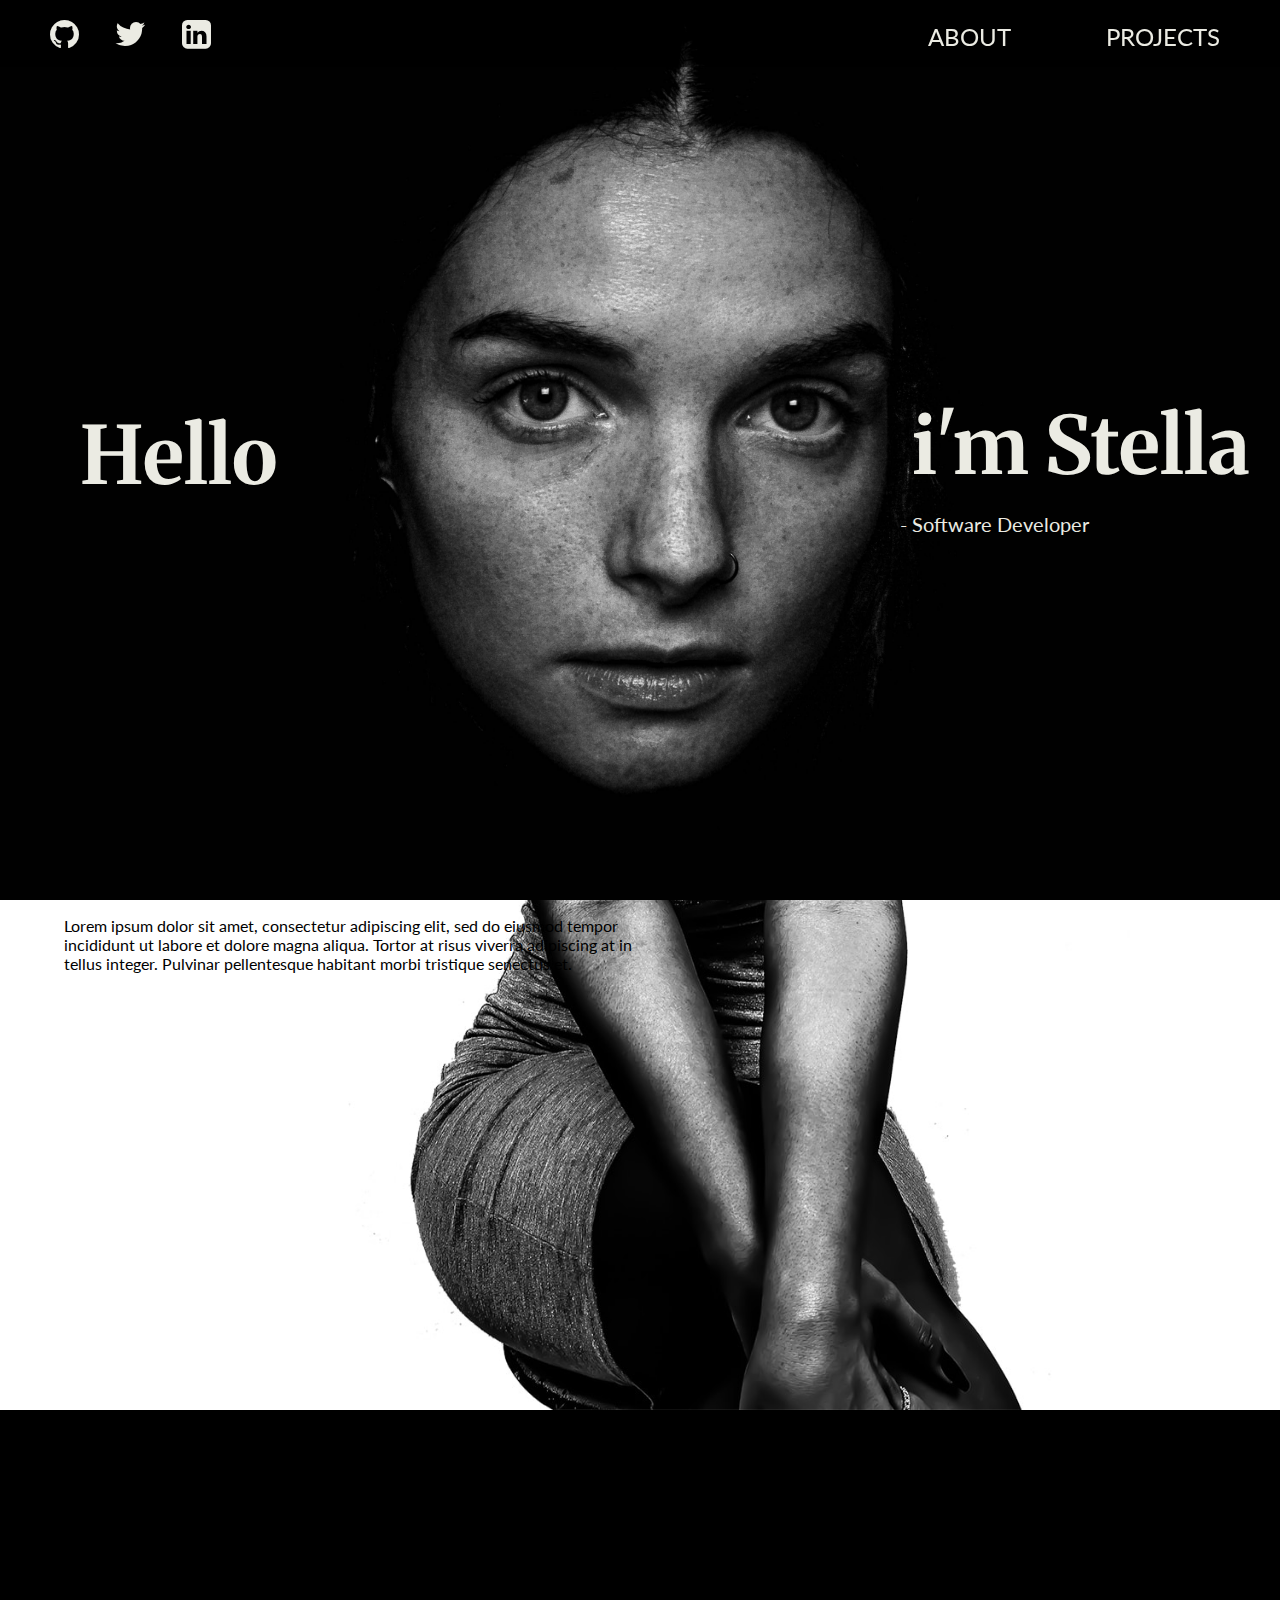
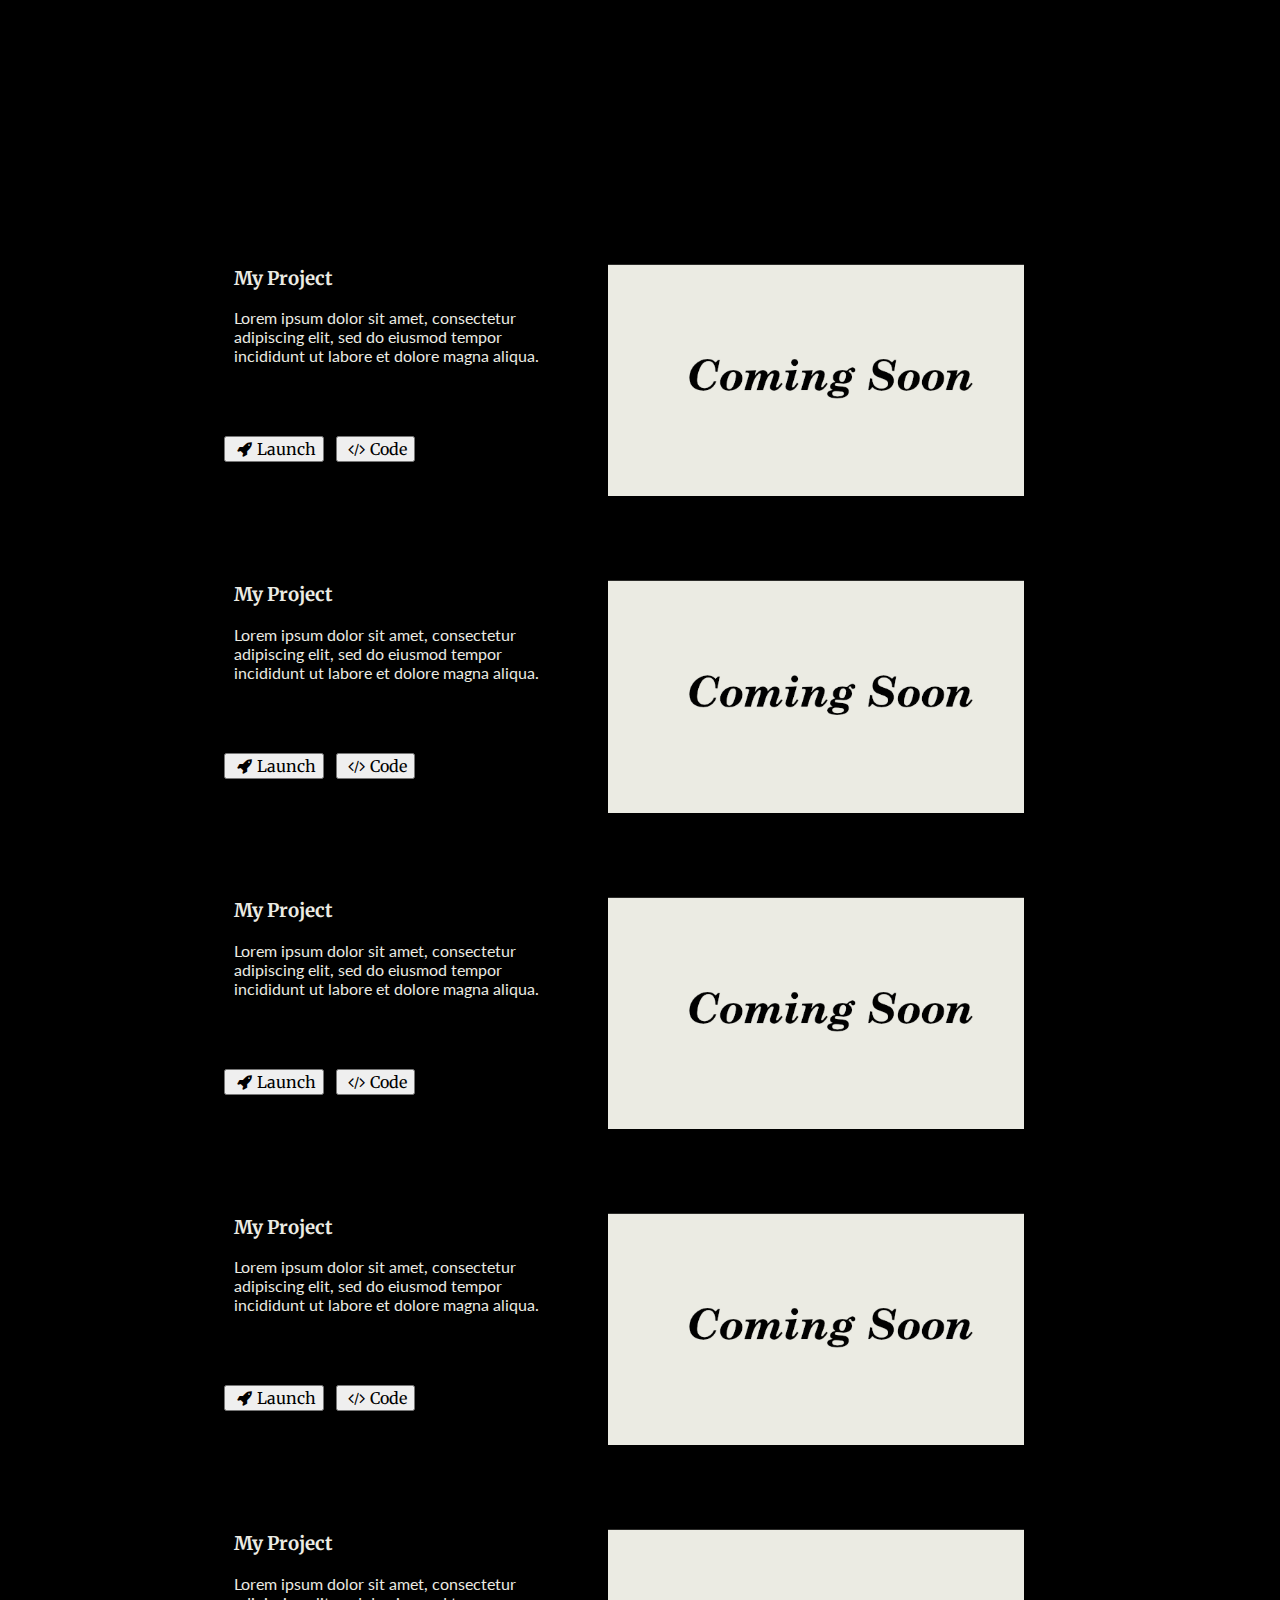
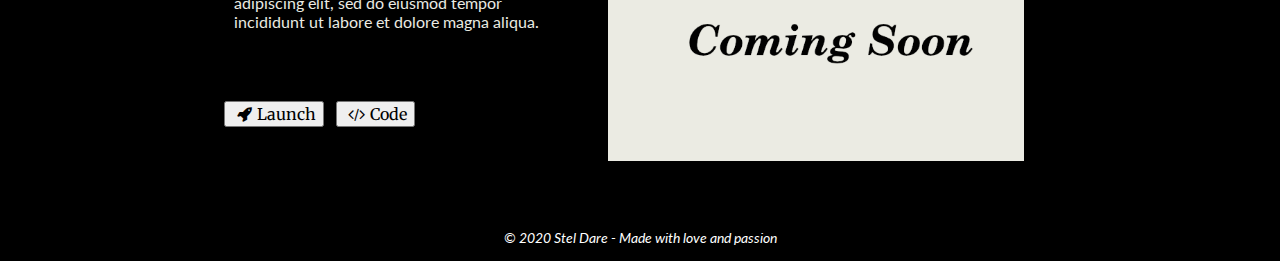
==== new.html @ b00e57d0 "fonts - meriweather,lato" ====
<!DOCTYPE html>
<html lang="en" dir="ltr">
  <head>
    <meta charset="utf-8">
    <meta name="viewport" content="width=device-width, initial-scale=1.0">
    <link rel="stylesheet" href="https://cdnjs.cloudflare.com/ajax/libs/font-awesome/4.7.0/css/font-awesome.min.css">
    <link href="https://fonts.googleapis.com/css?family=Lato|Merriweather&display=swap" rel="stylesheet">
    <link rel="stylesheet" href="new.css">
    <title>Stella Dare</title>
  </head>
  <body>
    <nav>
      <div class="socialLinks">
      <a href="#"><i class="fa fa-github navIcons"></i></a>
      <a href="#"><i class="fa fa-twitter navIcons"></i></a>
      <a href="#"><i class="fa fa-linkedin-square navIcons"></i></a>
    </div>
    <div class="dropdown">
      <i class="fa fa-bars" onclick="dropdown()" id="hamburger"></i>
      <div class="dropLinks show" id="dropLinks">
        <a href="#">ABOUT</a>
        <a href="#">PROJECTS</a>
      </div>
    </div>
    </nav>
    <section class="intro">
      <!-- <div class="portrait">
        <img src="black-ii.jpg" alt="a pic of me">
      </div> -->
        <div class="hello">
          <h1>Hello</h1>
        </div>

        <div class="name">
        <h1>i'm Stella</h1>
        <p class="title"> -  Software Developer</p>
      </div>
    </section>
    <section class="about">
      <!-- <div class="aboutPic">
        <img src="white-i.jpg" alt="a picture of me">
      </div> -->
      <div class="aboutText">
        <p>Lorem ipsum dolor sit amet, consectetur adipiscing elit, sed do eiusmod tempor incididunt ut labore et dolore magna aliqua. Tortor at risus viverra adipiscing at in tellus integer. Pulvinar pellentesque habitant morbi tristique senectus et.</p>
      </div>

      <div class="">

      </div>
    </section>
    <section class="projects">
      <div class="proj">
        <div class="projAbout">
          <h3>My Project</h3>
          <p>Lorem ipsum dolor sit amet, consectetur adipiscing elit, sed do eiusmod tempor incididunt ut labore et dolore magna aliqua.</p>
        </div>
        <div class="projImg">
          <img src="coming-soon-2.png" alt="picture of project">
        </div>
        <div class="projButtons">
          <button type="button" name="button"><i class="fa fa-rocket" aria-hidden="true"></i>Launch</button>
          <button type="button" name="button"><i class="fa fa-code" aria-hidden="true"></i>Code</button>
        </div>
      </div>
      <div class="proj">
        <div class="projAbout">
          <h3>My Project</h3>
          <p>Lorem ipsum dolor sit amet, consectetur adipiscing elit, sed do eiusmod tempor incididunt ut labore et dolore magna aliqua.</p>
        </div>
        <div class="projImg">
          <img src="coming-soon-2.png" alt="picture of project">
        </div>
        <div class="projButtons">
          <button type="button" name="button"><i class="fa fa-rocket" aria-hidden="true"></i>Launch</button>
          <button type="button" name="button"><i class="fa fa-code" aria-hidden="true"></i>Code</button>
        </div>
      </div>
      <div class="proj">
        <div class="projAbout">
          <h3>My Project</h3>
          <p>Lorem ipsum dolor sit amet, consectetur adipiscing elit, sed do eiusmod tempor incididunt ut labore et dolore magna aliqua.</p>
        </div>
        <div class="projImg">
          <img src="coming-soon-2.png" alt="picture of project">
        </div>
        <div class="projButtons">
          <button type="button" name="button"><i class="fa fa-rocket" aria-hidden="true"></i>Launch</button>
          <button type="button" name="button"><i class="fa fa-code" aria-hidden="true"></i>Code</button>
        </div>
      </div>
      <div class="proj">
        <div class="projAbout">
          <h3>My Project</h3>
          <p>Lorem ipsum dolor sit amet, consectetur adipiscing elit, sed do eiusmod tempor incididunt ut labore et dolore magna aliqua.</p>
        </div>
        <div class="projImg">
          <img src="coming-soon-2.png" alt="picture of project">
        </div>
        <div class="projButtons">
          <button type="button" name="button"><i class="fa fa-rocket" aria-hidden="true"></i>Launch</button>
          <button type="button" name="button"><i class="fa fa-code" aria-hidden="true"></i>Code</button>
        </div>
      </div>
      <div class="proj">
        <div class="projAbout">
          <h3>My Project</h3>
          <p>Lorem ipsum dolor sit amet, consectetur adipiscing elit, sed do eiusmod tempor incididunt ut labore et dolore magna aliqua.</p>
        </div>
        <div class="projImg">
          <img src="coming-soon-2.png" alt="picture of project">
        </div>
        <div class="projButtons">
          <button type="button" name="button"><i class="fa fa-rocket" aria-hidden="true"></i>Launch</button>
          <button type="button" name="button"><i class="fa fa-code" aria-hidden="true"></i>Code</button>
        </div>
      </div>
    </section>
    <footer><p>&copy; 2020 Stel Dare - Made with love and passion </p></footer>
    <script type="text/javascript">
      function dropdown(){
         document.getElementById("dropLinks").classList.toggle("show");
         document.getElementById("hamburger").classList.toggle("fa-bars");
         document.getElementById("hamburger").classList.toggle("fa-times");
      }
    </script>
  </body>
</html>
---- new.css ----
html{
  margin: 0;
}
body{
background:#000000;
  margin: 0;
}
nav{
  position: fixed;
  top:0;
  left:0;
  right:0;
  z-index:100;
  display: flex;
  justify-content:space-between;
  align-items:baseline;
  font-family: 'Lato', sans-serif;
  font-size: 170%;
  padding:0.3em 0.4em 0 0.4em;
  background:linear-gradient(
    rgba(0, 0, 0, 0.6),
    rgba(0, 0, 0, 0.6)
  );
}

nav, nav a{
  color:#ebebe3;
}
nav a{
  text-decoration: none;
}

.socialLinks a{
  padding: 0 0.3em 0 0;
}

.dropLinks{
  display: flex;
  flex-direction: column;
  align-items:flex-end;
  justify-content: center;
}

.dropLinks a{
    font-size: 70%;
    padding: 0.3em 1em 1em 0;
}

.show{
  display: none;
}

/********Nav End *************/
.intro{
  height: 100vh;
  overflow: hidden;
  background:url("black-ii.jpg") no-repeat center center fixed;
  background-size: cover;
}

.hello, .name{
  color:#ebebe3;
  position: absolute;
  bottom: 0.5em;
  font-family: 'Merriweather', serif;
  font-size: 250%;
}
.hello{
  bottom: 3em;
}
.title{
  font-family: 'Lato', sans-serif;
  font-size: 50%;
}

.hello h1, .name h1, .name p{
  margin: 0.2em;
}
/****************Me Ends***************/
.about{
  height: 100vh;
  overflow: hidden;
  background:url("white-i.jpg") no-repeat center center fixed;
  background-size: cover;
}

.aboutText{
  font-family: 'Lato', sans-serif;
  width: 85%;
  margin: auto;
}

/*************About End********/

.projects{
  margin: 2em 0em 2em 0em;
}

.proj{
  margin: 3em auto;
}
.projAbout{
color:#ebebe3;
width: 90%;
margin: 0 auto;
}

.projAbout h3{
  font-family: 'Merriweather', serif;
}

.projAbout p{
  font-family: 'Lato', sans-serif;
}

.projImg{
  width: 90%;
  margin: 1em auto;
}
.projImg img{
  width: 100%;
}

.projButtons{
  width: 90%;
  margin:0 auto;
}

.projButtons button{
  font-size: 100%;
  margin: 0 0.5em 0 0;
}

.projButtons button i{
  padding: 0 0.3em;
}

footer p {
  font-family: 'Lato', sans-serif;
  color: #ffffff;
  font-style: italic;
  text-align: center;
  font-size: 90%;
}

.projButtons button{
  font-family: 'Merriweather', serif;
}

 @media only screen and (min-width: 768px) {
#hamburger{
  display: none;
}
.show{
  display: flex;
}
.dropLinks{
  flex-direction: row;
}

.dropLinks a{
  padding: 0em 0em 0em 3em;
}

nav{
  padding:0.4em 0.8em 0.4em 0.8em;
  font-size: 190%;
}
/********Nav End *************/

.name{
  bottom: 40%;
  left: 60%;
}

.hello{
  bottom: 42%;
  left: 5%;
}

/****************Me Ends***************/

.aboutText{
  width: 45%;
  margin-left: 5%;
}
/************About Ends************/
.projects{
  width: 90%;
  margin: 0 auto;
}
.proj{
  display: flex;
  flex-wrap: wrap;
}
.projImg{
  margin-right: 2em;
  width: 50%;
}
.projAbout{
  margin-right: 2em;
  width: 40%;
}
.projButtons{
  width: 40%;
  margin: -5em 0 0 0;

}


}


@media only screen and (min-width: 1024px) {
  .dropLinks a{
    padding-left: 4em;
  }

  .socialLinks a{
    padding: 0 0.8em 0 0;
  }

  nav{
    padding-left: 1.5em;
    padding-right: 1.8em;
    font-size: 210%;
  }
  /********Nav End *************/

  .name{
    bottom: 40%;
    left: 70%;
  }

  .hello{
    bottom: 42%;
    left: 5%;
  }
/****************About Ends ******************/
.projects{
  width: 65%;
}
}
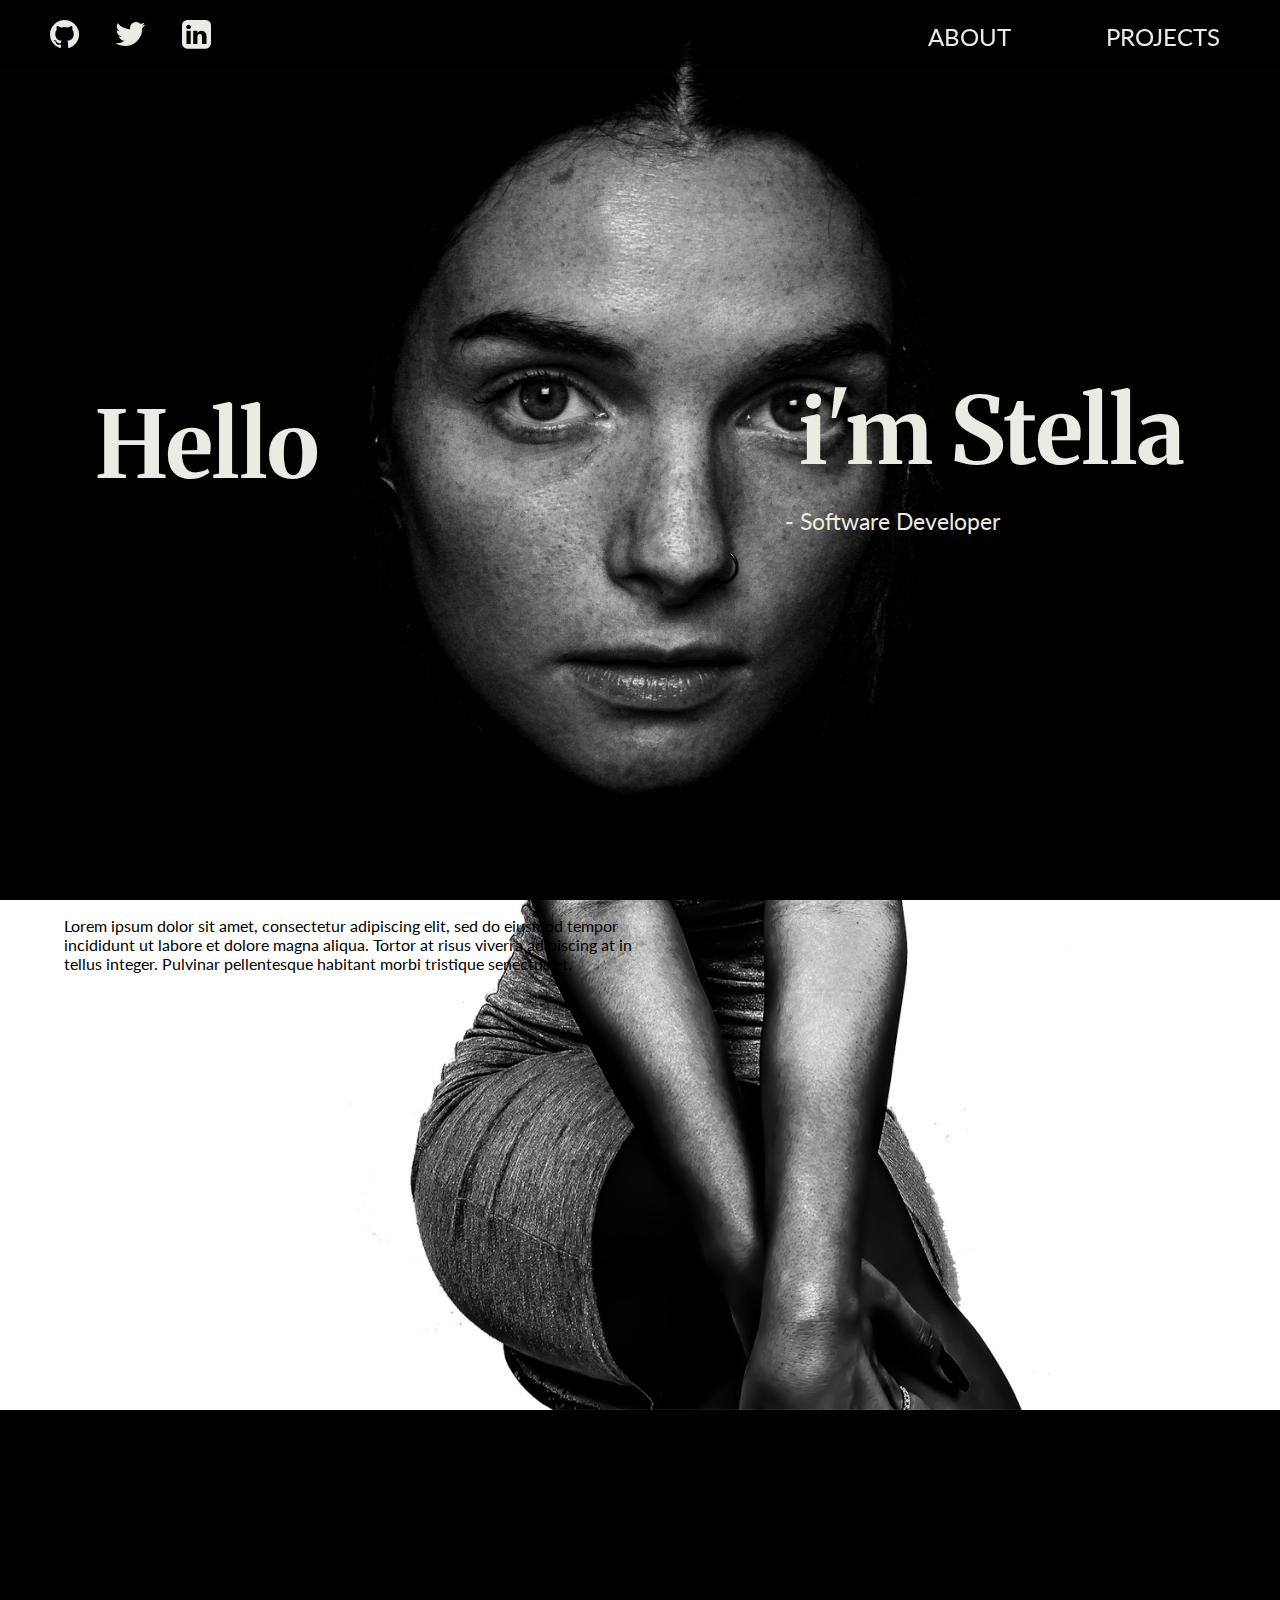
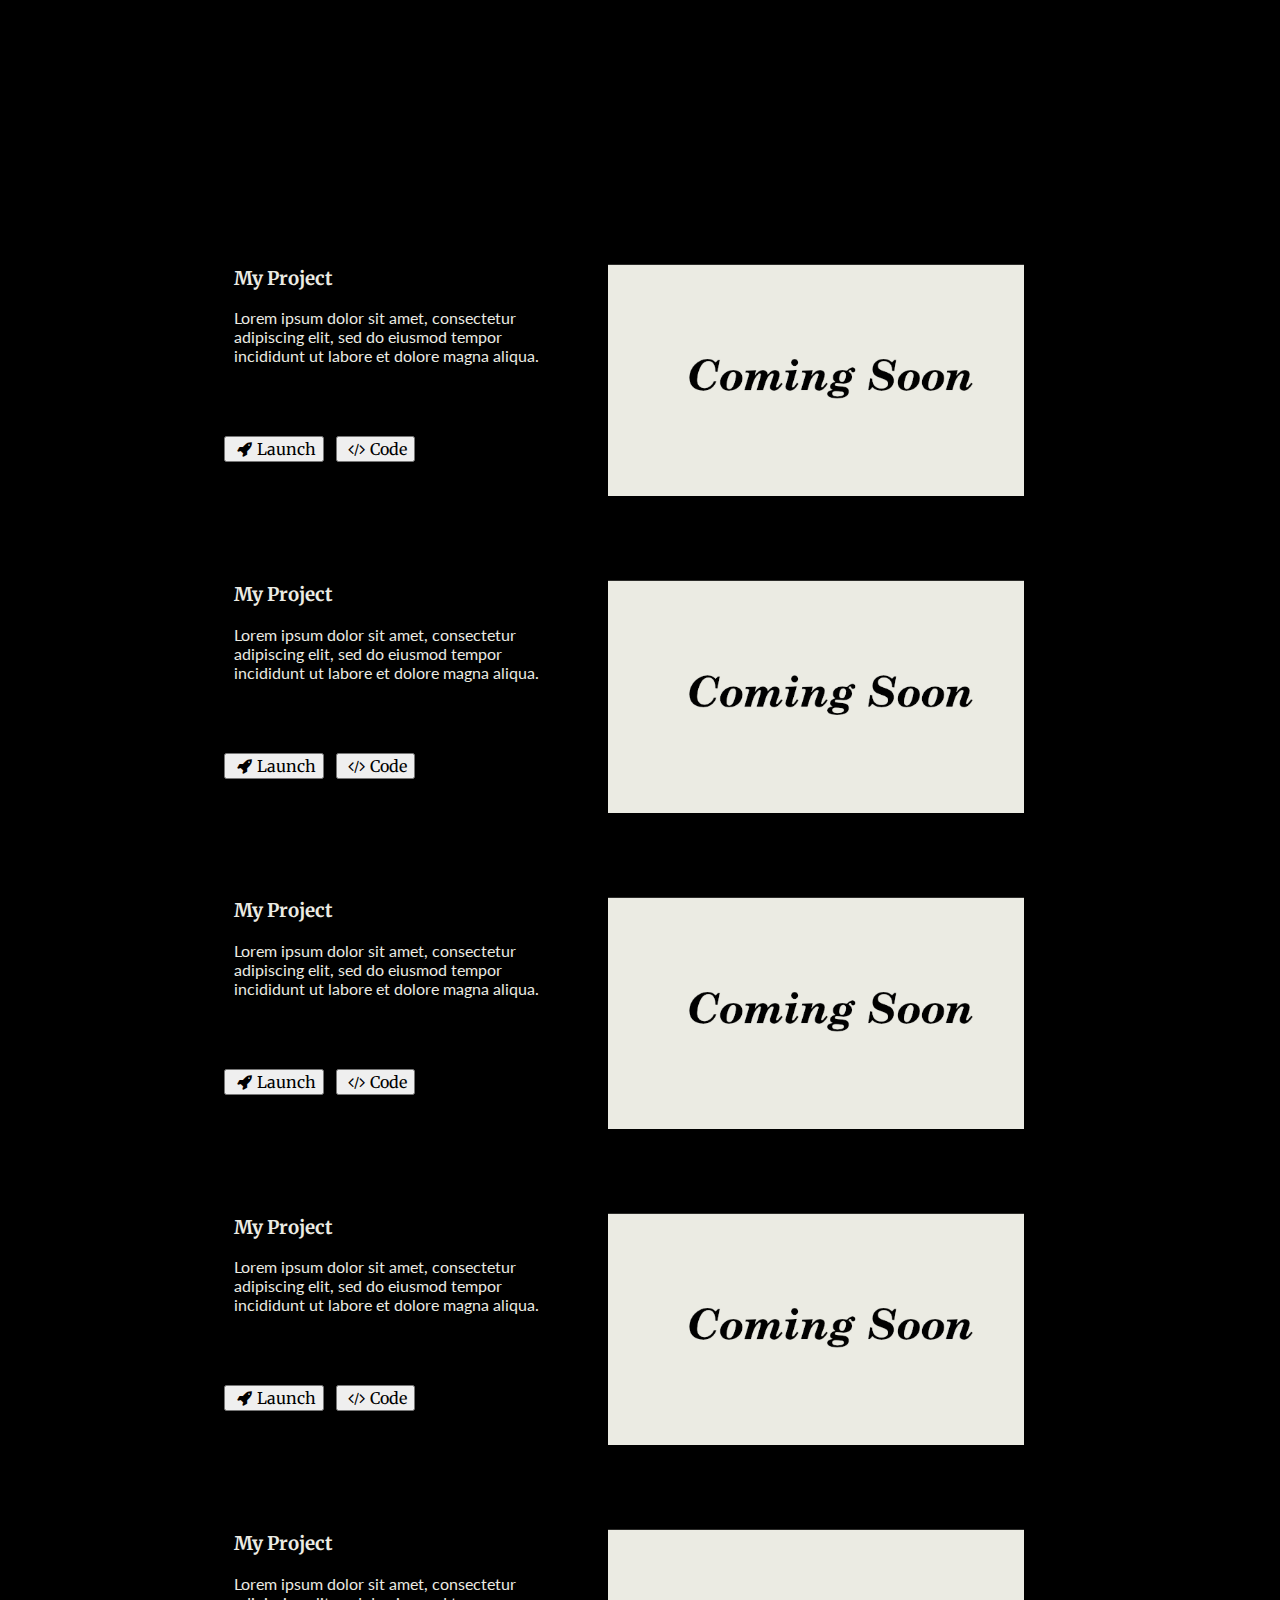
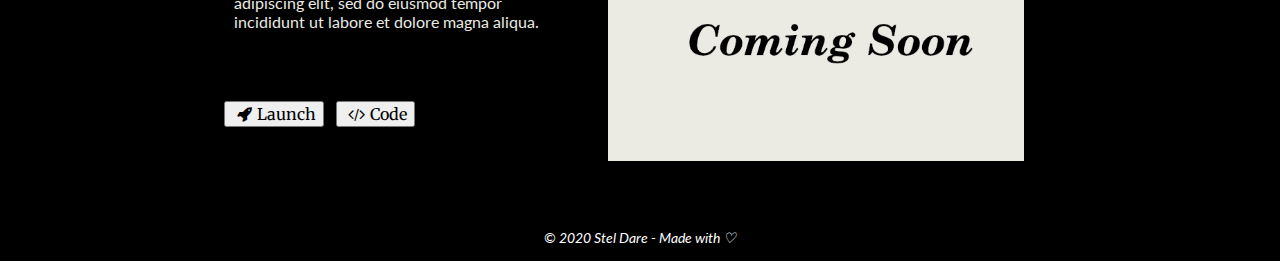
==== commit 00e1a9f3: "Intro section optimized" ====
--- a/new.html
+++ b/new.html
@@ -115,7 +115,7 @@
         </div>
       </div>
     </section>
-    <footer><p>&copy; 2020 Stel Dare - Made with love and passion </p></footer>
+    <footer><p>&copy; 2020 Stel Dare - Made with &#9825; </p></footer>
     <script type="text/javascript">
       function dropdown(){
          document.getElementById("dropLinks").classList.toggle("show");
--- a/new.css
+++ b/new.css
@@ -169,13 +169,17 @@
 /********Nav End *************/
 
 .name{
+  width: max-content;
+  font-size: 270%;
   bottom: 40%;
-  left: 60%;
+  /* left: 60%; */
+  right: 4%;
 }
 
 .hello{
+  font-size: 270%;
   bottom: 42%;
-  left: 5%;
+  left: 4%;
 }
 
 /****************Me Ends***************/
@@ -228,13 +232,16 @@
   /********Nav End *************/
 
   .name{
+    font-size: 290%;
     bottom: 40%;
-    left: 70%;
+    right: 6%;
+    /* left: 70%; */
   }
 
   .hello{
+    font-size: 290%;
     bottom: 42%;
-    left: 5%;
+    left: 6%;
   }
 /****************About Ends ******************/
 .projects{
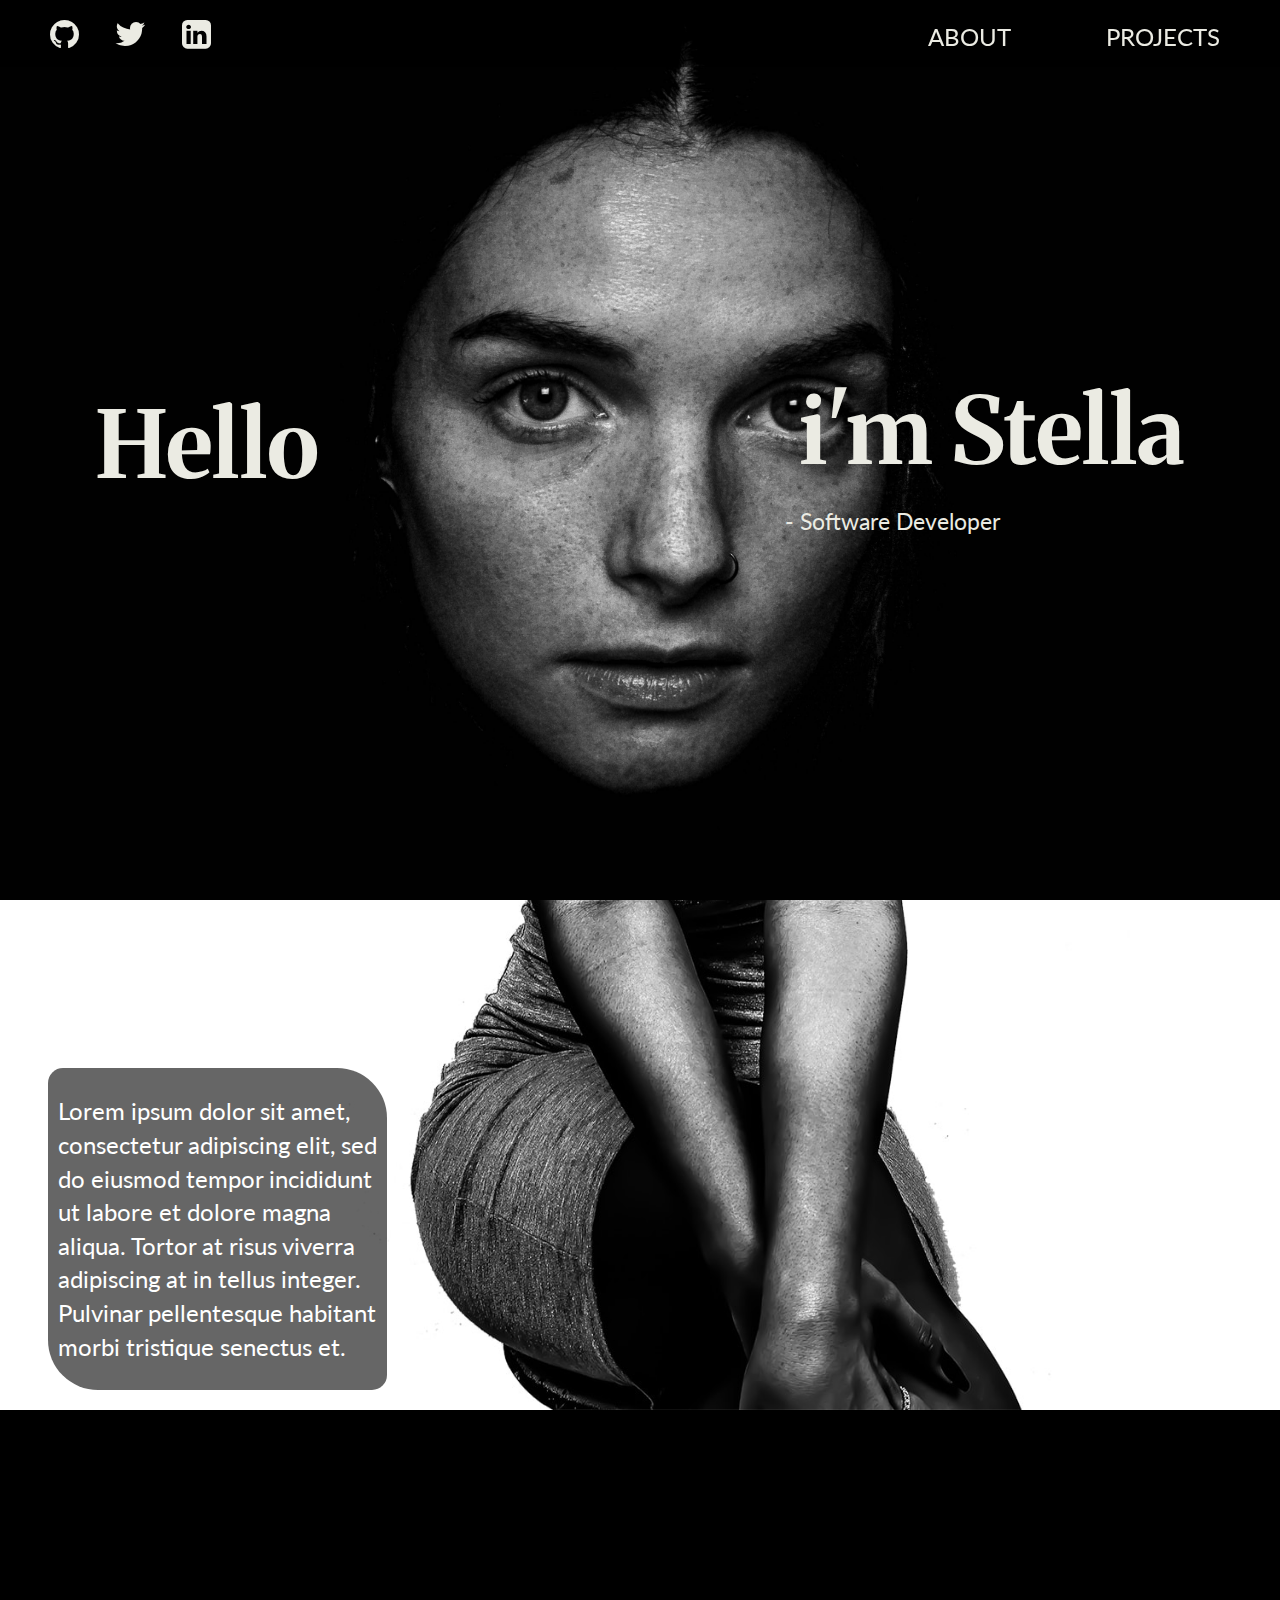
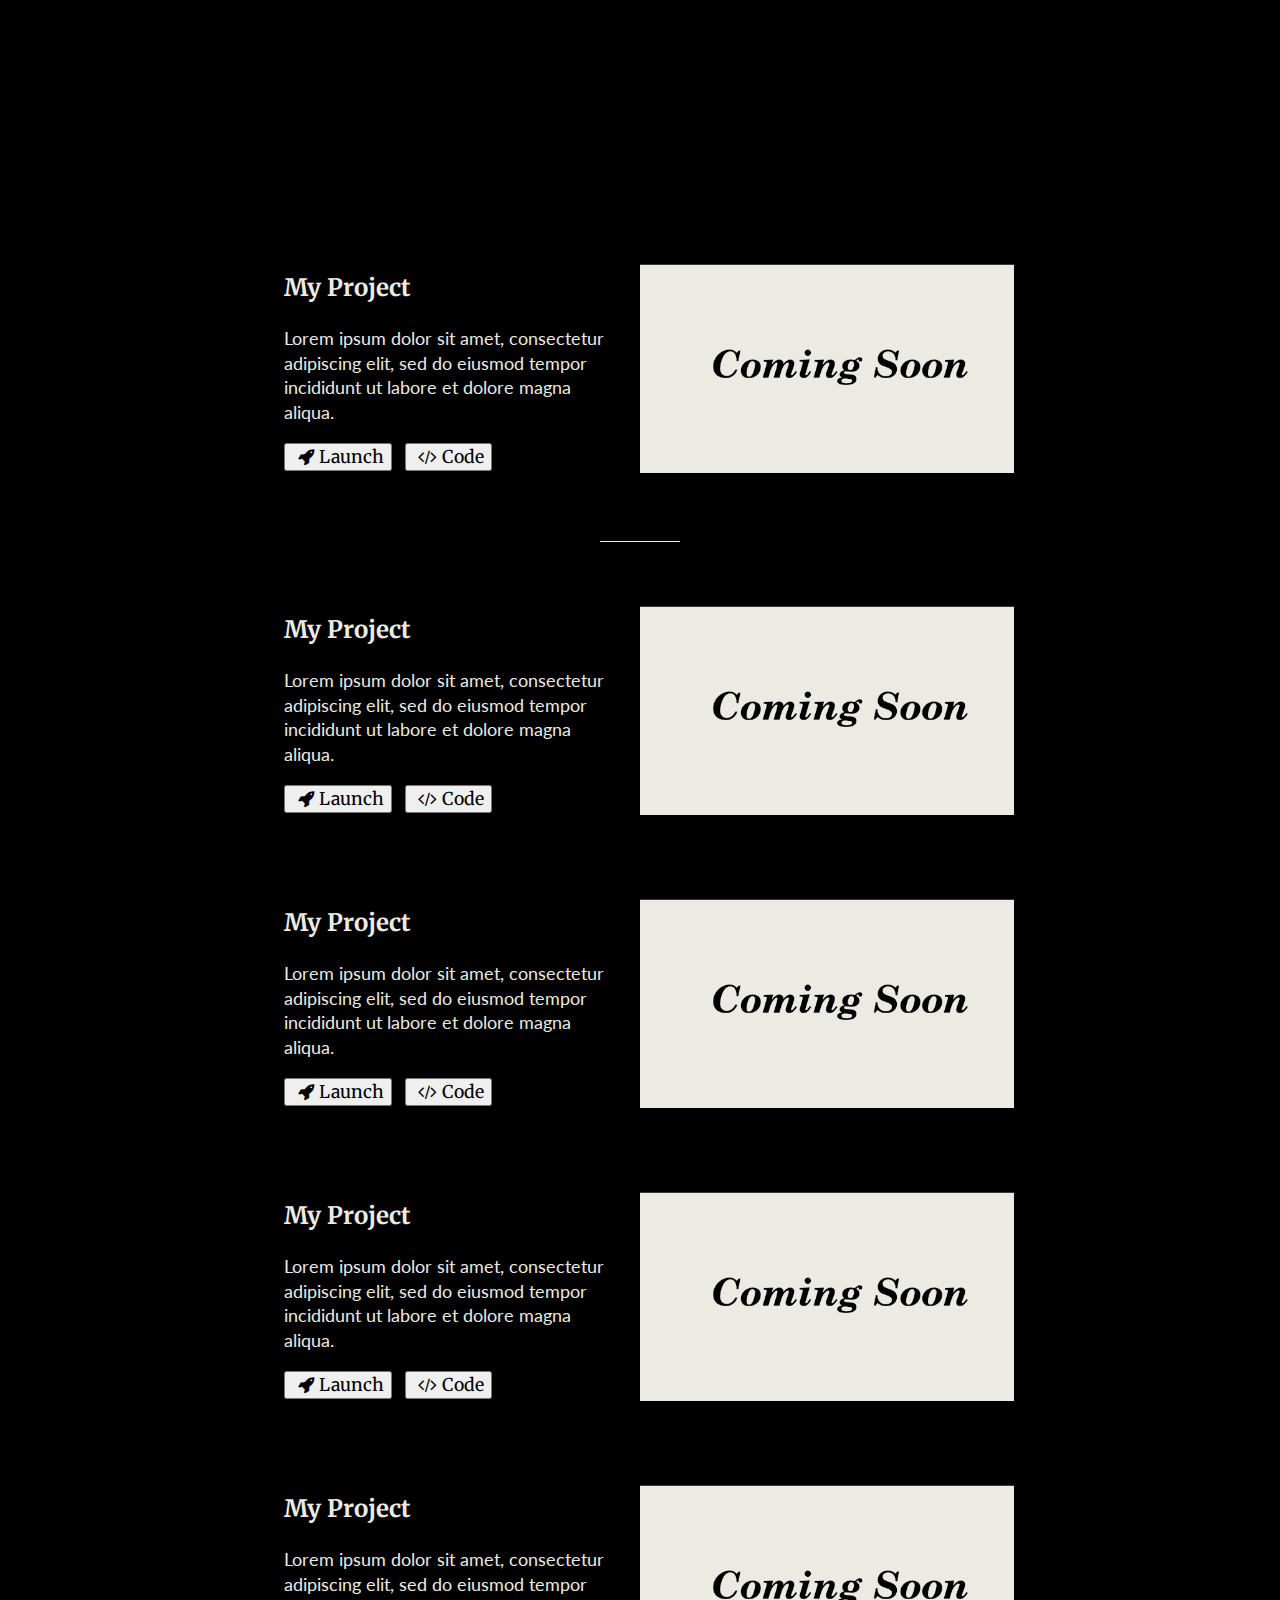
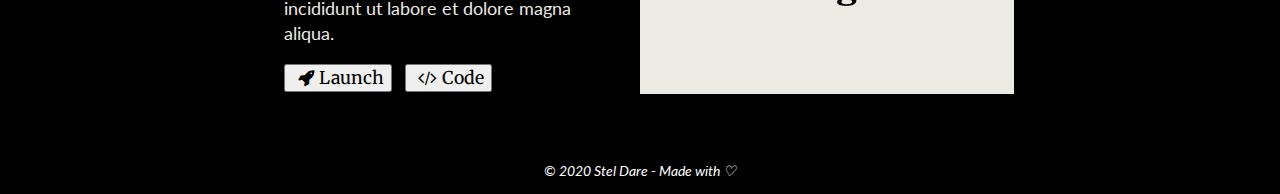
==== commit e9c9a147: "Projects optimized" ====
--- a/new.html
+++ b/new.html
@@ -50,10 +50,17 @@
     </section>
     <section class="projects">
       <div class="proj">
+        <div class="deskBut">
         <div class="projAbout">
           <h3>My Project</h3>
           <p>Lorem ipsum dolor sit amet, consectetur adipiscing elit, sed do eiusmod tempor incididunt ut labore et dolore magna aliqua.</p>
         </div>
+        <div class="projButtons">
+          <button type="button" name="button"><i class="fa fa-rocket" aria-hidden="true"></i>Launch</button>
+          <button type="button" name="button"><i class="fa fa-code" aria-hidden="true"></i>Code</button>
+        </div>
+      </div>
+      <div class="mobBut">
         <div class="projImg">
           <img src="coming-soon-2.png" alt="picture of project">
         </div>
@@ -62,11 +69,23 @@
           <button type="button" name="button"><i class="fa fa-code" aria-hidden="true"></i>Code</button>
         </div>
       </div>
+      </div>
+
+      <hr>
+
+
       <div class="proj">
+        <div class="deskBut">
         <div class="projAbout">
           <h3>My Project</h3>
           <p>Lorem ipsum dolor sit amet, consectetur adipiscing elit, sed do eiusmod tempor incididunt ut labore et dolore magna aliqua.</p>
         </div>
+        <div class="projButtons">
+          <button type="button" name="button"><i class="fa fa-rocket" aria-hidden="true"></i>Launch</button>
+          <button type="button" name="button"><i class="fa fa-code" aria-hidden="true"></i>Code</button>
+        </div>
+      </div>
+      <div class="mobBut">
         <div class="projImg">
           <img src="coming-soon-2.png" alt="picture of project">
         </div>
@@ -75,11 +94,19 @@
           <button type="button" name="button"><i class="fa fa-code" aria-hidden="true"></i>Code</button>
         </div>
       </div>
+      </div>
       <div class="proj">
+        <div class="deskBut">
         <div class="projAbout">
           <h3>My Project</h3>
           <p>Lorem ipsum dolor sit amet, consectetur adipiscing elit, sed do eiusmod tempor incididunt ut labore et dolore magna aliqua.</p>
         </div>
+        <div class="projButtons">
+          <button type="button" name="button"><i class="fa fa-rocket" aria-hidden="true"></i>Launch</button>
+          <button type="button" name="button"><i class="fa fa-code" aria-hidden="true"></i>Code</button>
+        </div>
+      </div>
+      <div class="mobBut">
         <div class="projImg">
           <img src="coming-soon-2.png" alt="picture of project">
         </div>
@@ -88,11 +115,19 @@
           <button type="button" name="button"><i class="fa fa-code" aria-hidden="true"></i>Code</button>
         </div>
       </div>
+      </div>
       <div class="proj">
+        <div class="deskBut">
         <div class="projAbout">
           <h3>My Project</h3>
           <p>Lorem ipsum dolor sit amet, consectetur adipiscing elit, sed do eiusmod tempor incididunt ut labore et dolore magna aliqua.</p>
         </div>
+        <div class="projButtons">
+          <button type="button" name="button"><i class="fa fa-rocket" aria-hidden="true"></i>Launch</button>
+          <button type="button" name="button"><i class="fa fa-code" aria-hidden="true"></i>Code</button>
+        </div>
+      </div>
+      <div class="mobBut">
         <div class="projImg">
           <img src="coming-soon-2.png" alt="picture of project">
         </div>
@@ -101,11 +136,19 @@
           <button type="button" name="button"><i class="fa fa-code" aria-hidden="true"></i>Code</button>
         </div>
       </div>
+      </div>
       <div class="proj">
+        <div class="deskBut">
         <div class="projAbout">
           <h3>My Project</h3>
           <p>Lorem ipsum dolor sit amet, consectetur adipiscing elit, sed do eiusmod tempor incididunt ut labore et dolore magna aliqua.</p>
         </div>
+        <div class="projButtons">
+          <button type="button" name="button"><i class="fa fa-rocket" aria-hidden="true"></i>Launch</button>
+          <button type="button" name="button"><i class="fa fa-code" aria-hidden="true"></i>Code</button>
+        </div>
+      </div>
+      <div class="mobBut">
         <div class="projImg">
           <img src="coming-soon-2.png" alt="picture of project">
         </div>
@@ -113,6 +156,7 @@
           <button type="button" name="button"><i class="fa fa-rocket" aria-hidden="true"></i>Launch</button>
           <button type="button" name="button"><i class="fa fa-code" aria-hidden="true"></i>Code</button>
         </div>
+      </div>
       </div>
     </section>
     <footer><p>&copy; 2020 Stel Dare - Made with &#9825; </p></footer>
--- a/new.css
+++ b/new.css
@@ -86,8 +86,14 @@
 
 .aboutText{
   font-family: 'Lato', sans-serif;
-  width: 85%;
-  margin: auto;
+  font-size: 150%;
+  background:linear-gradient(rgba(0,0,0,0.6),rgba(0,0,0,0.6));
+  color: #ffffff;
+  line-height: 1.4;
+  width: 90%;
+  margin: 3em auto;
+  padding: 0.1em 0.4em;
+  border-radius: 15px 50px;
 }
 
 /*************About End********/
@@ -99,6 +105,8 @@
 .proj{
   margin: 3em auto;
 }
+
+
 .projAbout{
 color:#ebebe3;
 width: 90%;
@@ -107,10 +115,13 @@
 
 .projAbout h3{
   font-family: 'Merriweather', serif;
+  font-size: 150%;
 }
 
 .projAbout p{
   font-family: 'Lato', sans-serif;
+  font-size: 110%;
+  line-height: 1.4;
 }
 
 .projImg{
@@ -121,18 +132,31 @@
   width: 100%;
 }
 
+.deskBut .projButtons{
+  display: none;
+}
 .projButtons{
   width: 90%;
   margin:0 auto;
 }
 
 .projButtons button{
-  font-size: 100%;
+  font-family: 'Merriweather', serif;
+  font-size:110%;
   margin: 0 0.5em 0 0;
 }
 
 .projButtons button i{
   padding: 0 0.3em;
+}
+
+hr{
+  background-color: #eee;
+  border: 0 none;
+  color: #eee;
+  height: 1px;
+  width: 5em;
+  margin: 0 auto;
 }
 
 footer p {
@@ -143,9 +167,6 @@
   font-size: 90%;
 }
 
-.projButtons button{
-  font-family: 'Merriweather', serif;
-}
 
  @media only screen and (min-width: 768px) {
 #hamburger{
@@ -185,32 +206,35 @@
 /****************Me Ends***************/
 
 .aboutText{
-  width: 45%;
-  margin-left: 5%;
+  width: 55%;
+  margin:5em 0em 0em 2em;
 }
 /************About Ends************/
 .projects{
   width: 90%;
   margin: 0 auto;
 }
-.proj{
-  display: flex;
-  flex-wrap: wrap;
-}
-.projImg{
-  margin-right: 2em;
-  width: 50%;
-}
-.projAbout{
-  margin-right: 2em;
-  width: 40%;
-}
-.projButtons{
-  width: 40%;
-  margin: -5em 0 0 0;
-
-}
-
+ .proj{
+  display: flex;
+  justify-content: space-around;
+  justify-content: center;
+}
+
+.mobBut .projButtons{
+  display: none;
+}
+
+.deskBut .projButtons{
+  display: block;
+}
+
+.mobBut , .deskBut{
+  width: 45%;
+}
+
+.projImg, .projImg img{
+  width: 100%;
+}
 
 }
 
@@ -243,8 +267,27 @@
     bottom: 42%;
     left: 6%;
   }
+
+  .aboutText{
+    width: 25%;
+    margin:7em 0em 0em 2em;
+  }
 /****************About Ends ******************/
 .projects{
   width: 65%;
 }
 }
+
+@media only screen and (min-width: 1440px){
+  .projects{
+    width: 50%;
+  }
+}
+
+@media only screen and (min-width: 2560px){
+  .projects{
+    width: 40%;
+  }
+}
+
+
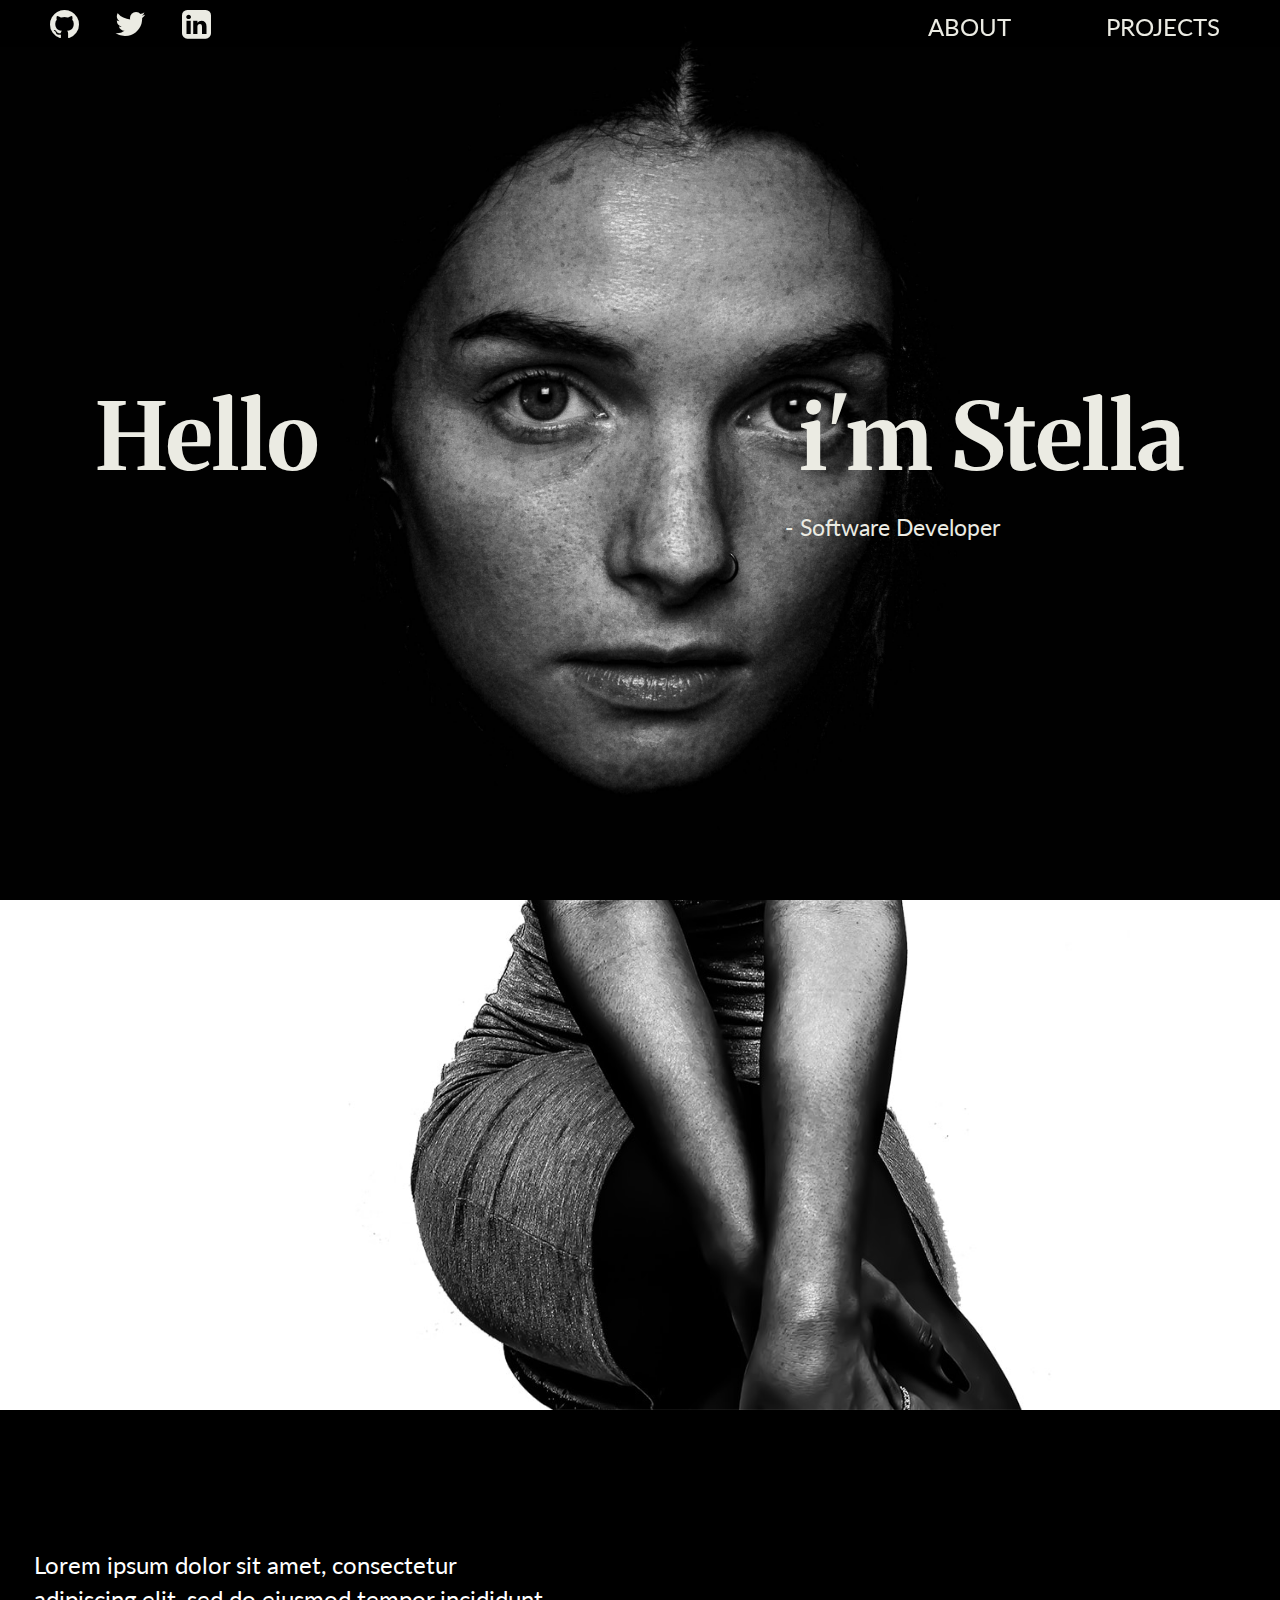
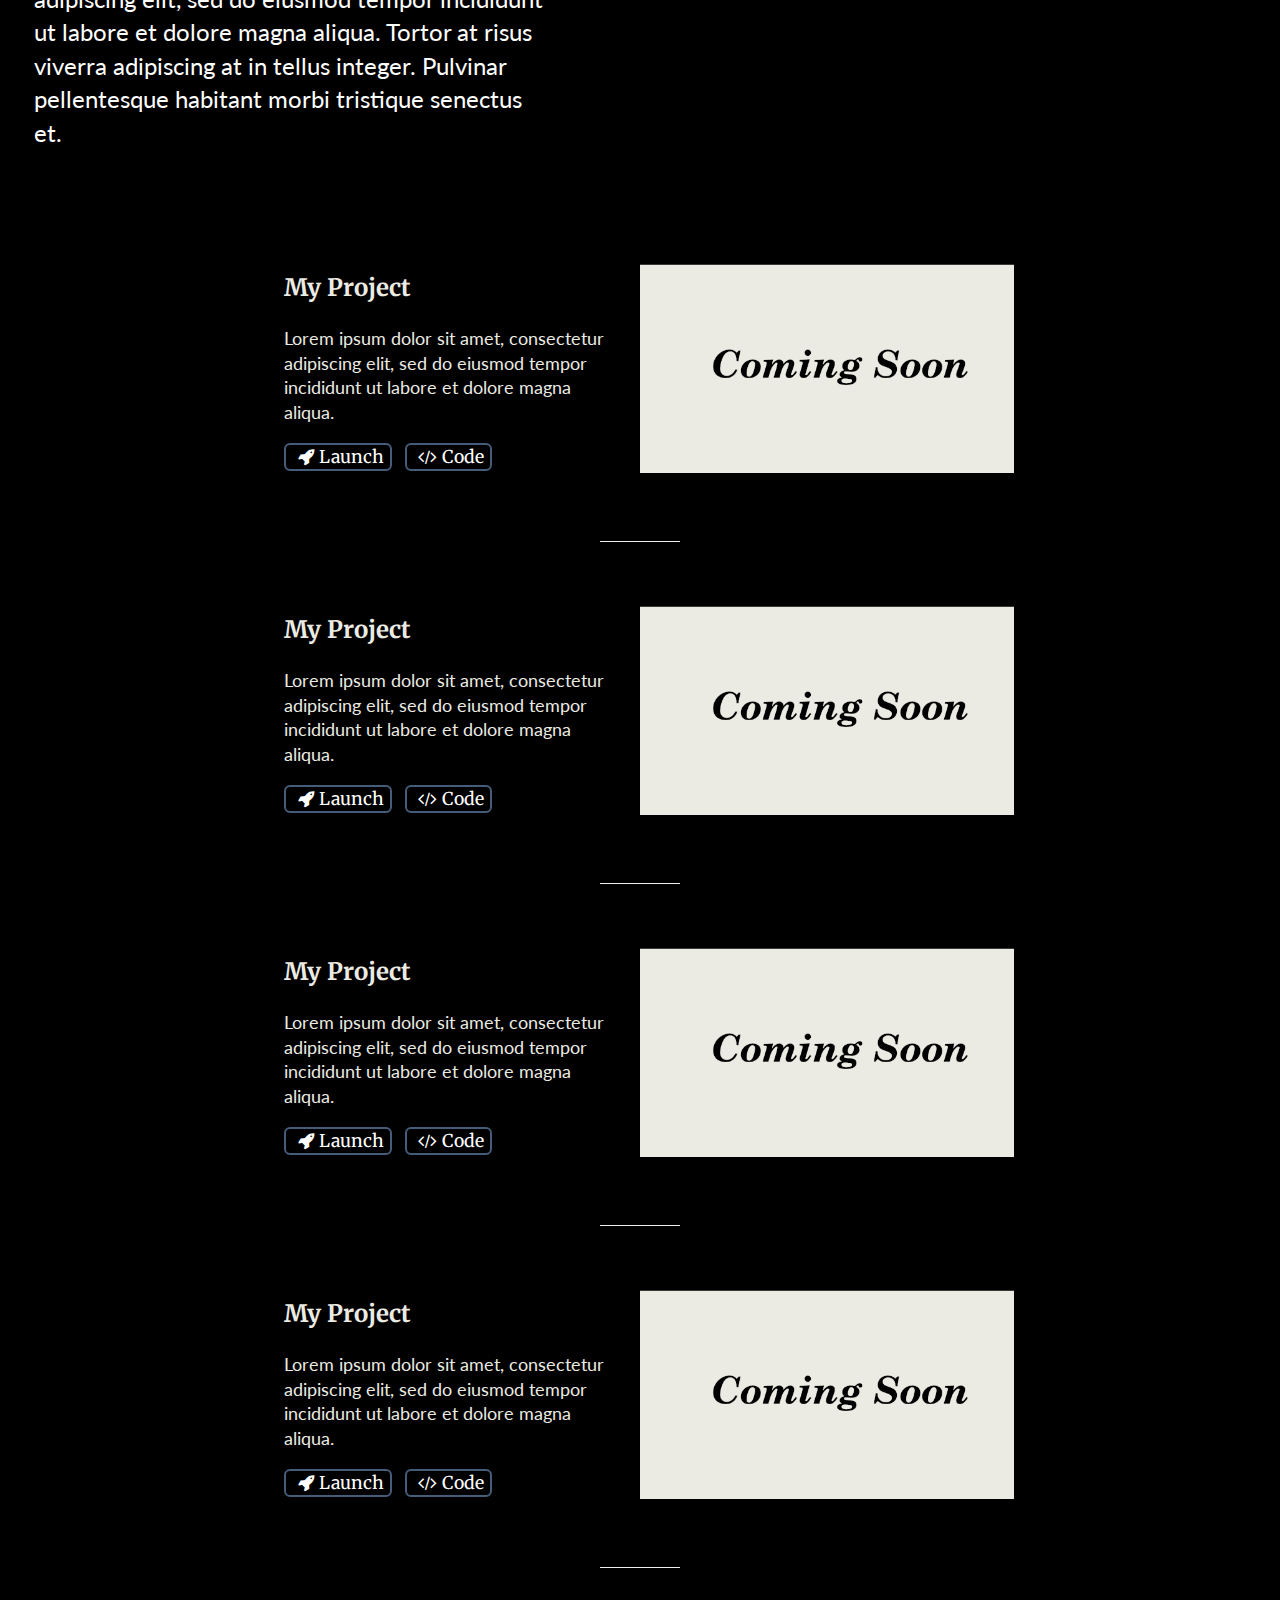
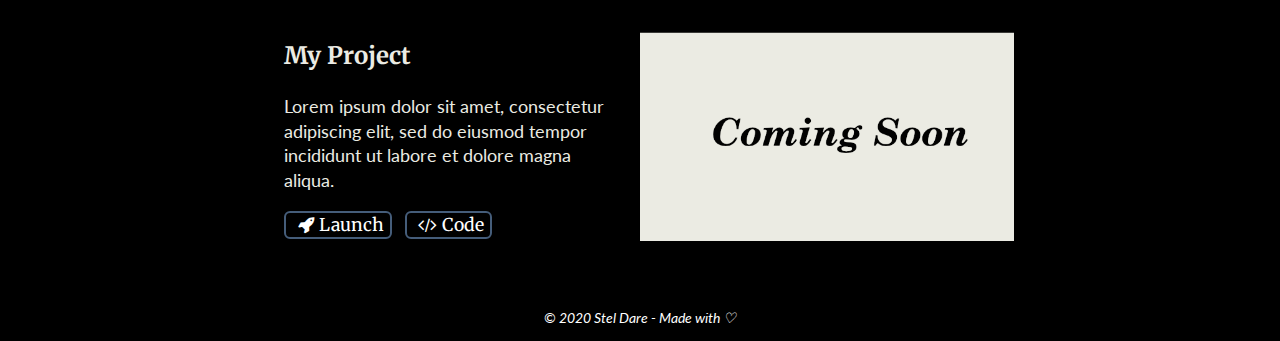
==== commit 15a5480f: "Little tweaks; button styling, alignments, paddings and margins reduced" ====
--- a/new.html
+++ b/new.html
@@ -44,9 +44,9 @@
         <p>Lorem ipsum dolor sit amet, consectetur adipiscing elit, sed do eiusmod tempor incididunt ut labore et dolore magna aliqua. Tortor at risus viverra adipiscing at in tellus integer. Pulvinar pellentesque habitant morbi tristique senectus et.</p>
       </div>
 
-      <div class="">
+      <!-- <div class="">
 
-      </div>
+      </div> -->
     </section>
     <section class="projects">
       <div class="proj">
@@ -95,6 +95,7 @@
         </div>
       </div>
       </div>
+      <hr>
       <div class="proj">
         <div class="deskBut">
         <div class="projAbout">
@@ -116,6 +117,7 @@
         </div>
       </div>
       </div>
+      <hr>
       <div class="proj">
         <div class="deskBut">
         <div class="projAbout">
@@ -137,6 +139,7 @@
         </div>
       </div>
       </div>
+      <hr>
       <div class="proj">
         <div class="deskBut">
         <div class="projAbout">
--- a/new.css
+++ b/new.css
@@ -16,7 +16,7 @@
   align-items:baseline;
   font-family: 'Lato', sans-serif;
   font-size: 170%;
-  padding:0.3em 0.4em 0 0.4em;
+  padding:0.1em 0.4em 0 0.4em;
   background:linear-gradient(
     rgba(0, 0, 0, 0.6),
     rgba(0, 0, 0, 0.6)
@@ -82,6 +82,9 @@
   overflow: hidden;
   background:url("white-i.jpg") no-repeat center center fixed;
   background-size: cover;
+  display: flex;
+  justify-content: center;
+  align-items: center;
 }
 
 .aboutText{
@@ -91,7 +94,7 @@
   color: #ffffff;
   line-height: 1.4;
   width: 90%;
-  margin: 3em auto;
+  /* margin: 3em auto; */
   padding: 0.1em 0.4em;
   border-radius: 15px 50px;
 }
@@ -144,6 +147,11 @@
   font-family: 'Merriweather', serif;
   font-size:110%;
   margin: 0 0.5em 0 0;
+  color: #ffffff;
+  background: transparent;
+  border: 2px solid #455d7a;
+  border-radius: 6px;
+  /* Button color options: 5c848e  7e97a6  474a56 455d7a*/
 }
 
 .projButtons button i{
@@ -184,7 +192,7 @@
 }
 
 nav{
-  padding:0.4em 0.8em 0.4em 0.8em;
+  padding:0.1em 0.8em 0.1em 0.8em;
   font-size: 190%;
 }
 /********Nav End *************/
@@ -192,22 +200,25 @@
 .name{
   width: max-content;
   font-size: 270%;
-  bottom: 40%;
+  top: 40%;
   /* left: 60%; */
   right: 4%;
 }
 
 .hello{
   font-size: 270%;
-  bottom: 42%;
+  top: 40%;
   left: 4%;
 }
 
 /****************Me Ends***************/
-
+.about{
+  justify-content: flex-start;
+  align-items: flex-end;
+}
 .aboutText{
   width: 55%;
-  margin:5em 0em 0em 2em;
+  margin:0em 0em 1em 1em;
 }
 /************About Ends************/
 .projects{
@@ -257,20 +268,20 @@
 
   .name{
     font-size: 290%;
-    bottom: 40%;
+    /* bottom: 40%; */
     right: 6%;
     /* left: 70%; */
   }
 
   .hello{
     font-size: 290%;
-    bottom: 42%;
+    /* bottom: 42%; */
     left: 6%;
   }
 
   .aboutText{
-    width: 25%;
-    margin:7em 0em 0em 2em;
+    width: 40%;
+    /* margin:7em 0em 0em 2em; */
   }
 /****************About Ends ******************/
 .projects{
@@ -289,5 +300,3 @@
     width: 40%;
   }
 }
-
-
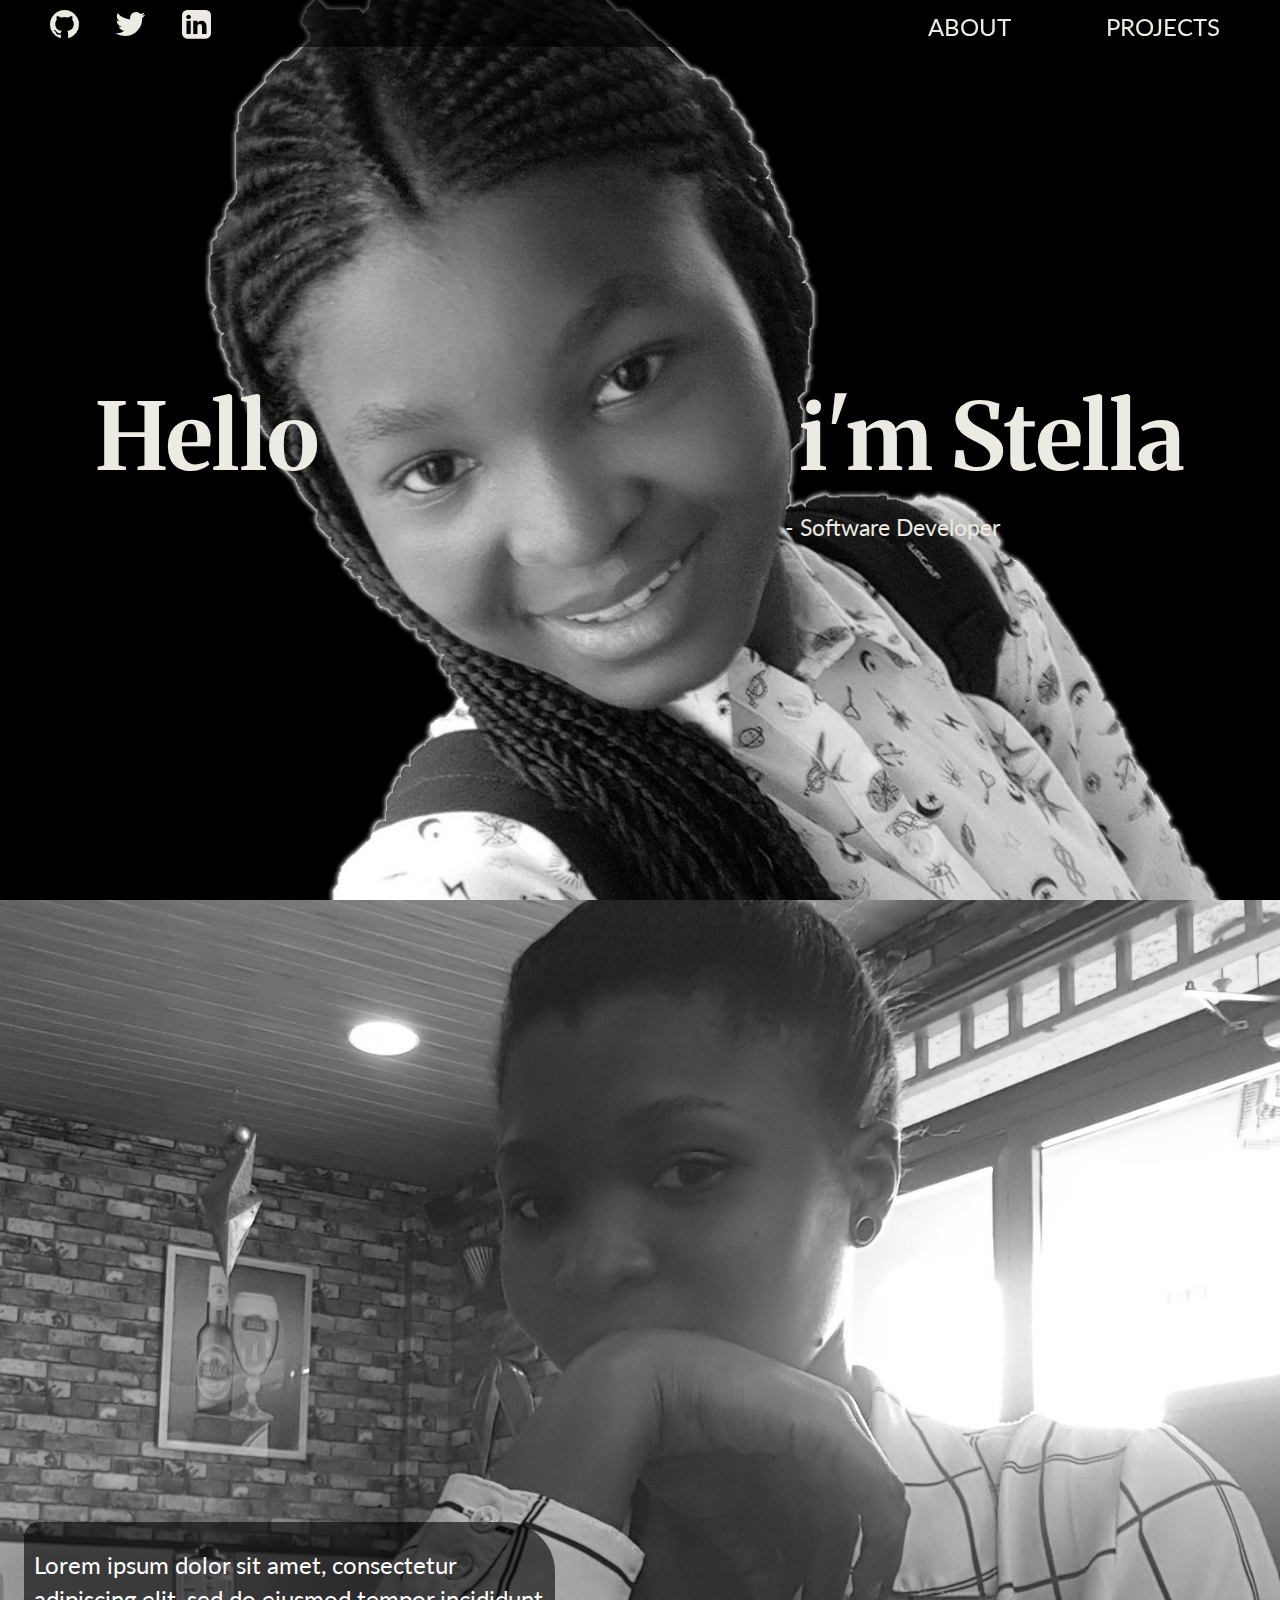
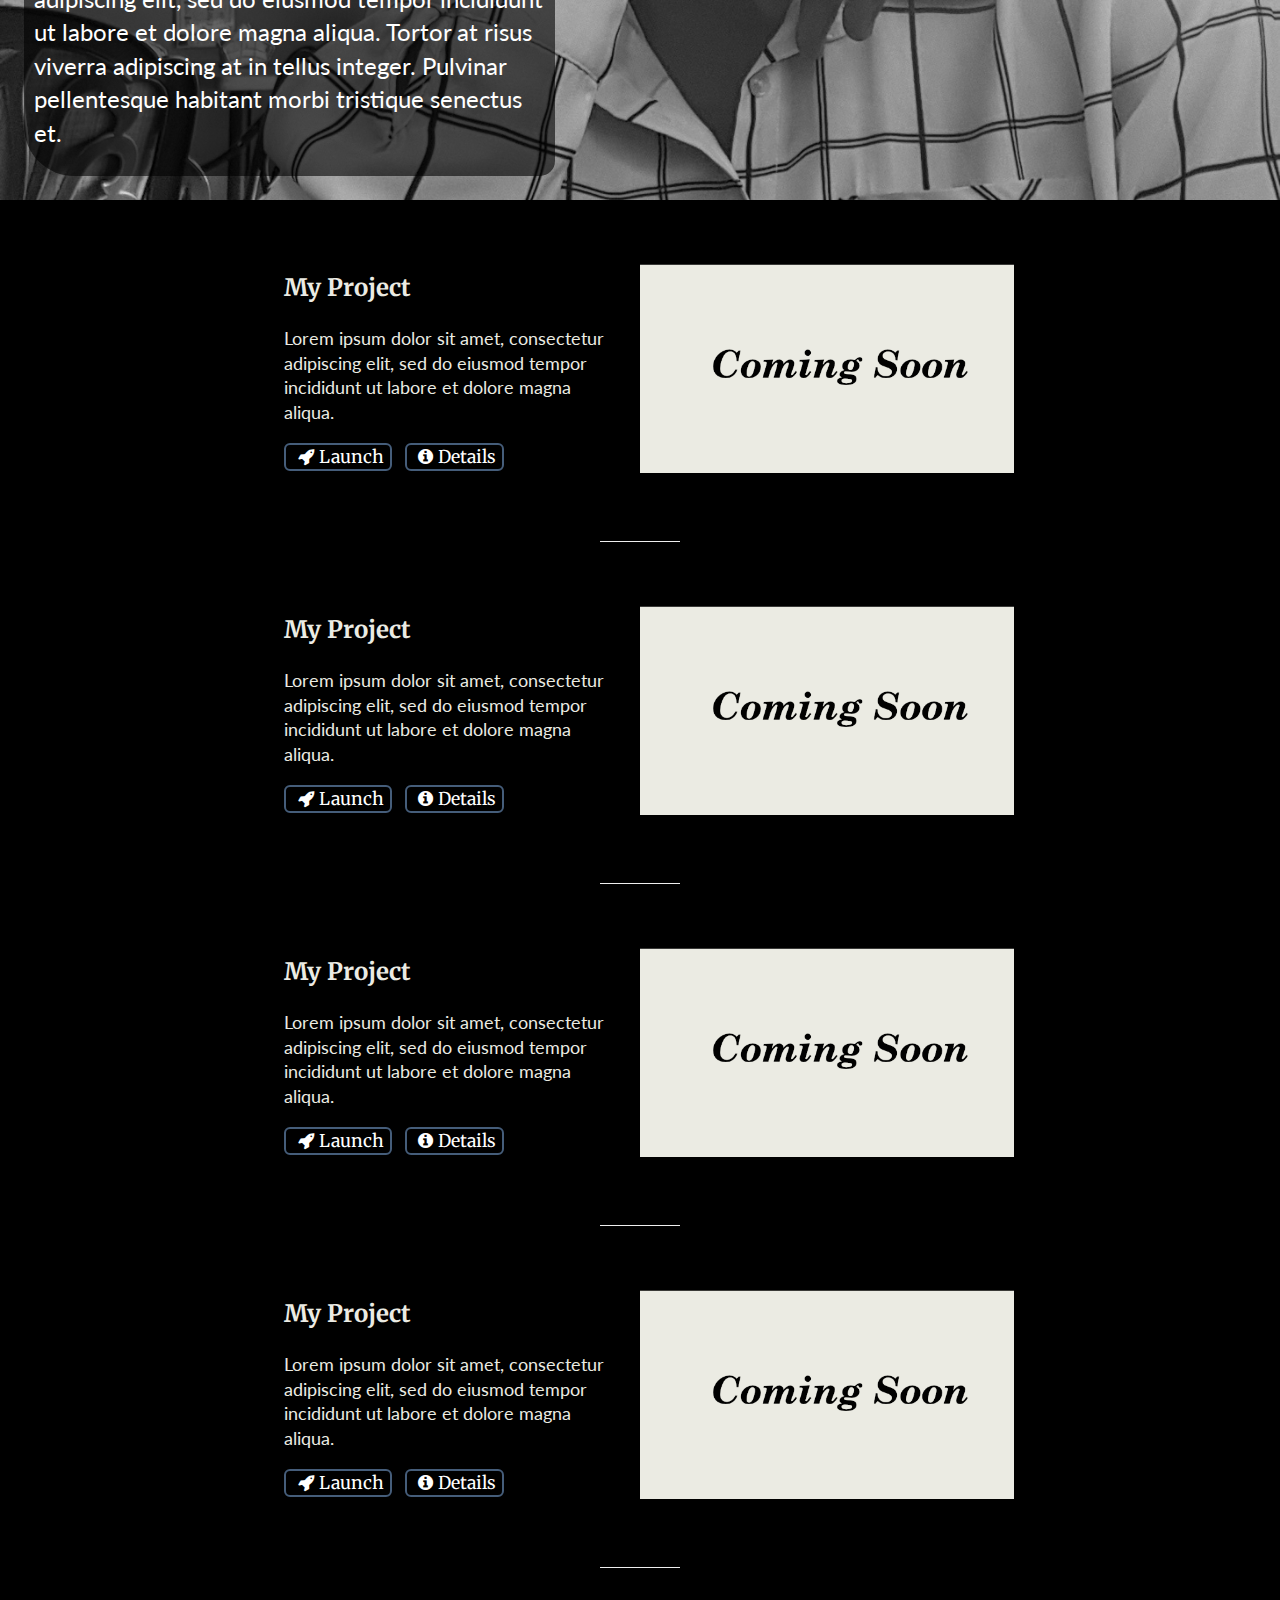
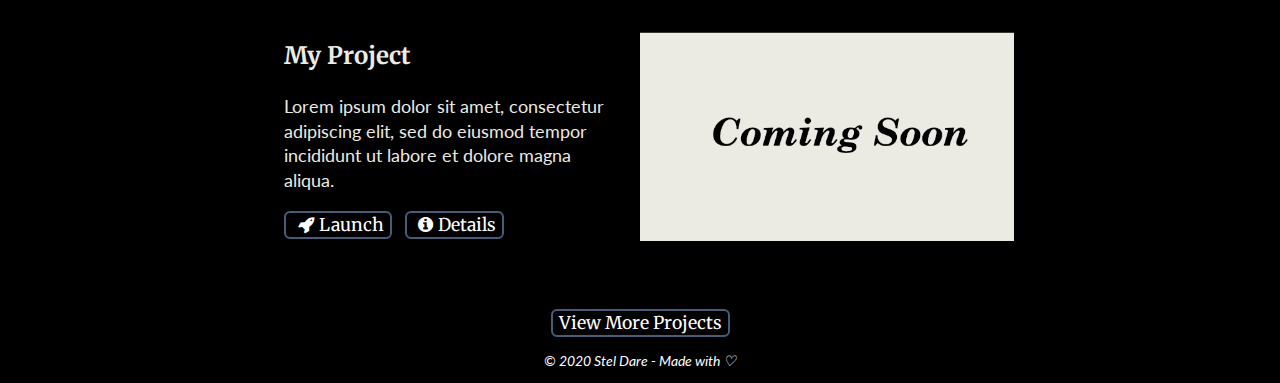
==== commit 10b9aacd: "Remove text highlight, Add hover, click, scroll animations" ====
--- a/new.html
+++ b/new.html
@@ -11,15 +11,15 @@
   <body>
     <nav>
       <div class="socialLinks">
-      <a href="#"><i class="fa fa-github navIcons"></i></a>
-      <a href="#"><i class="fa fa-twitter navIcons"></i></a>
-      <a href="#"><i class="fa fa-linkedin-square navIcons"></i></a>
+      <a href="#" class='navAnime'><i class="fa fa-github navIcons"></i></a>
+      <a href="#" class='navAnime'><i class="fa fa-twitter navIcons"></i></a>
+      <a href="#" class='navAnime'><i class="fa fa-linkedin-square navIcons"></i></a>
     </div>
     <div class="dropdown">
       <i class="fa fa-bars" onclick="dropdown()" id="hamburger"></i>
       <div class="dropLinks show" id="dropLinks">
-        <a href="#">ABOUT</a>
-        <a href="#">PROJECTS</a>
+        <a href="#about" class='navAnime'>ABOUT</a>
+        <a href="#projects" class='navAnime'>PROJECTS</a>
       </div>
     </div>
     </nav>
@@ -36,7 +36,7 @@
         <p class="title"> -  Software Developer</p>
       </div>
     </section>
-    <section class="about">
+    <section class="about" id='about'>
       <!-- <div class="aboutPic">
         <img src="white-i.jpg" alt="a picture of me">
       </div> -->
@@ -48,119 +48,120 @@
 
       </div> -->
     </section>
-    <section class="projects">
-      <div class="proj">
-        <div class="deskBut">
-        <div class="projAbout">
-          <h3>My Project</h3>
-          <p>Lorem ipsum dolor sit amet, consectetur adipiscing elit, sed do eiusmod tempor incididunt ut labore et dolore magna aliqua.</p>
-        </div>
-        <div class="projButtons">
-          <button type="button" name="button"><i class="fa fa-rocket" aria-hidden="true"></i>Launch</button>
-          <button type="button" name="button"><i class="fa fa-code" aria-hidden="true"></i>Code</button>
-        </div>
-      </div>
-      <div class="mobBut">
-        <div class="projImg">
-          <img src="coming-soon-2.png" alt="picture of project">
-        </div>
-        <div class="projButtons">
-          <button type="button" name="button"><i class="fa fa-rocket" aria-hidden="true"></i>Launch</button>
-          <button type="button" name="button"><i class="fa fa-code" aria-hidden="true"></i>Code</button>
-        </div>
-      </div>
-      </div>
-
-      <hr>
-
-
-      <div class="proj">
-        <div class="deskBut">
-        <div class="projAbout">
-          <h3>My Project</h3>
-          <p>Lorem ipsum dolor sit amet, consectetur adipiscing elit, sed do eiusmod tempor incididunt ut labore et dolore magna aliqua.</p>
-        </div>
-        <div class="projButtons">
-          <button type="button" name="button"><i class="fa fa-rocket" aria-hidden="true"></i>Launch</button>
-          <button type="button" name="button"><i class="fa fa-code" aria-hidden="true"></i>Code</button>
-        </div>
-      </div>
-      <div class="mobBut">
-        <div class="projImg">
-          <img src="coming-soon-2.png" alt="picture of project">
-        </div>
-        <div class="projButtons">
-          <button type="button" name="button"><i class="fa fa-rocket" aria-hidden="true"></i>Launch</button>
-          <button type="button" name="button"><i class="fa fa-code" aria-hidden="true"></i>Code</button>
-        </div>
-      </div>
-      </div>
-      <hr>
-      <div class="proj">
-        <div class="deskBut">
-        <div class="projAbout">
-          <h3>My Project</h3>
-          <p>Lorem ipsum dolor sit amet, consectetur adipiscing elit, sed do eiusmod tempor incididunt ut labore et dolore magna aliqua.</p>
-        </div>
-        <div class="projButtons">
-          <button type="button" name="button"><i class="fa fa-rocket" aria-hidden="true"></i>Launch</button>
-          <button type="button" name="button"><i class="fa fa-code" aria-hidden="true"></i>Code</button>
-        </div>
-      </div>
-      <div class="mobBut">
-        <div class="projImg">
-          <img src="coming-soon-2.png" alt="picture of project">
-        </div>
-        <div class="projButtons">
-          <button type="button" name="button"><i class="fa fa-rocket" aria-hidden="true"></i>Launch</button>
-          <button type="button" name="button"><i class="fa fa-code" aria-hidden="true"></i>Code</button>
-        </div>
-      </div>
-      </div>
-      <hr>
-      <div class="proj">
-        <div class="deskBut">
-        <div class="projAbout">
-          <h3>My Project</h3>
-          <p>Lorem ipsum dolor sit amet, consectetur adipiscing elit, sed do eiusmod tempor incididunt ut labore et dolore magna aliqua.</p>
-        </div>
-        <div class="projButtons">
-          <button type="button" name="button"><i class="fa fa-rocket" aria-hidden="true"></i>Launch</button>
-          <button type="button" name="button"><i class="fa fa-code" aria-hidden="true"></i>Code</button>
-        </div>
-      </div>
-      <div class="mobBut">
-        <div class="projImg">
-          <img src="coming-soon-2.png" alt="picture of project">
-        </div>
-        <div class="projButtons">
-          <button type="button" name="button"><i class="fa fa-rocket" aria-hidden="true"></i>Launch</button>
-          <button type="button" name="button"><i class="fa fa-code" aria-hidden="true"></i>Code</button>
-        </div>
-      </div>
-      </div>
-      <hr>
-      <div class="proj">
-        <div class="deskBut">
-        <div class="projAbout">
-          <h3>My Project</h3>
-          <p>Lorem ipsum dolor sit amet, consectetur adipiscing elit, sed do eiusmod tempor incididunt ut labore et dolore magna aliqua.</p>
-        </div>
-        <div class="projButtons">
-          <button type="button" name="button"><i class="fa fa-rocket" aria-hidden="true"></i>Launch</button>
-          <button type="button" name="button"><i class="fa fa-code" aria-hidden="true"></i>Code</button>
-        </div>
-      </div>
-      <div class="mobBut">
-        <div class="projImg">
-          <img src="coming-soon-2.png" alt="picture of project">
-        </div>
-        <div class="projButtons">
-          <button type="button" name="button"><i class="fa fa-rocket" aria-hidden="true"></i>Launch</button>
-          <button type="button" name="button"><i class="fa fa-code" aria-hidden="true"></i>Code</button>
-        </div>
-      </div>
-      </div>
+    <section class="projects" id='projects'>
+      <div class="proj">
+        <div class="deskBut">
+        <div class="projAbout">
+          <h3>My Project</h3>
+          <p>Lorem ipsum dolor sit amet, consectetur adipiscing elit, sed do eiusmod tempor incididunt ut labore et dolore magna aliqua.</p>
+        </div>
+        <div class="projButtons">
+          <button type="button" name="button" class="hoverAnime"><i class="fa fa-rocket" aria-hidden="true"></i>Launch</button>
+          <button type="button" name="button" class="hoverAnime"><i class="fa fa-info-circle " aria-hidden="true"></i>Details</button>
+        </div>
+      </div>
+      <div class="mobBut">
+        <div class="projImg">
+          <img src="coming-soon-2.png" alt="picture of project">
+        </div>
+        <div class="projButtons">
+          <button type="button" name="button" class="hoverAnime"><i class="fa fa-rocket" aria-hidden="true"></i>Launch</button>
+          <button type="button" name="button" class="hoverAnime"><i class="fa fa-info-circle " aria-hidden="true"></i>Details</button>
+        </div>
+      </div>
+      </div>
+
+      <hr>
+
+
+      <div class="proj">
+        <div class="deskBut">
+        <div class="projAbout">
+          <h3>My Project</h3>
+          <p>Lorem ipsum dolor sit amet, consectetur adipiscing elit, sed do eiusmod tempor incididunt ut labore et dolore magna aliqua.</p>
+        </div>
+        <div class="projButtons">
+          <button type="button" name="button" class="hoverAnime"><i class="fa fa-rocket" aria-hidden="true"></i>Launch</button>
+          <button type="button" name="button" class="hoverAnime"><i class="fa fa-info-circle " aria-hidden="true"></i>Details</button>
+        </div>
+      </div>
+      <div class="mobBut">
+        <div class="projImg">
+          <img src="coming-soon-2.png" alt="picture of project">
+        </div>
+        <div class="projButtons">
+          <button type="button" name="button" class="hoverAnime"><i class="fa fa-rocket" aria-hidden="true"></i>Launch</button>
+          <button type="button" name="button" class="hoverAnime"><i class="fa fa-info-circle " aria-hidden="true"></i>Details</button>
+        </div>
+      </div>
+      </div>
+      <hr>
+      <div class="proj">
+        <div class="deskBut">
+        <div class="projAbout">
+          <h3>My Project</h3>
+          <p>Lorem ipsum dolor sit amet, consectetur adipiscing elit, sed do eiusmod tempor incididunt ut labore et dolore magna aliqua.</p>
+        </div>
+        <div class="projButtons">
+          <button type="button" name="button" class="hoverAnime"><i class="fa fa-rocket" aria-hidden="true"></i>Launch</button>
+          <button type="button" name="button" class="hoverAnime"><i class="fa fa-info-circle " aria-hidden="true"></i>Details</button>
+        </div>
+      </div>
+      <div class="mobBut">
+        <div class="projImg">
+          <img src="coming-soon-2.png" alt="picture of project">
+        </div>
+        <div class="projButtons">
+          <button type="button" name="button" class="hoverAnime"><i class="fa fa-rocket" aria-hidden="true"></i>Launch</button>
+          <button type="button" name="button" class="hoverAnime"><i class="fa fa-info-circle " aria-hidden="true"></i>Details</button>
+        </div>
+      </div>
+      </div>
+      <hr>
+      <div class="proj">
+        <div class="deskBut">
+        <div class="projAbout">
+          <h3>My Project</h3>
+          <p>Lorem ipsum dolor sit amet, consectetur adipiscing elit, sed do eiusmod tempor incididunt ut labore et dolore magna aliqua.</p>
+        </div>
+        <div class="projButtons">
+          <button type="button" name="button" class="hoverAnime"><i class="fa fa-rocket" aria-hidden="true"></i>Launch</button>
+          <button type="button" name="button" class="hoverAnime"><i class="fa fa-info-circle " aria-hidden="true"></i>Details</button>
+        </div>
+      </div>
+      <div class="mobBut">
+        <div class="projImg">
+          <img src="coming-soon-2.png" alt="picture of project">
+        </div>
+        <div class="projButtons">
+          <button type="button" name="button" class="hoverAnime"><i class="fa fa-rocket" aria-hidden="true"></i>Launch</button>
+          <button type="button" name="button" class="hoverAnime"><i class="fa fa-info-circle " aria-hidden="true"></i>Details</button>
+        </div>
+      </div>
+      </div>
+      <hr>
+      <div class="proj">
+        <div class="deskBut">
+        <div class="projAbout">
+          <h3>My Project</h3>
+          <p>Lorem ipsum dolor sit amet, consectetur adipiscing elit, sed do eiusmod tempor incididunt ut labore et dolore magna aliqua.</p>
+        </div>
+        <div class="projButtons">
+          <button type="button" name="button" class="hoverAnime"><i class="fa fa-rocket" aria-hidden="true"></i>Launch</button>
+          <button type="button" name="button" class="hoverAnime"><i class="fa fa-info-circle " aria-hidden="true"></i>Details</button>
+        </div>
+      </div>
+      <div class="mobBut">
+        <div class="projImg">
+          <img src="coming-soon-2.png" alt="picture of project">
+        </div>
+        <div class="projButtons">
+          <button type="button" name="button" class="hoverAnime"><i class="fa fa-rocket" aria-hidden="true"></i>Launch</button>
+          <button type="button" name="button" class=" hoverAnime"><i class="fa fa-info-circle " aria-hidden="true"></i>Details</button>
+        </div>
+      </div>
+      </div>
+      <button class="viewMore hoverAnime">View More Projects</button>
     </section>
     <footer><p>&copy; 2020 Stel Dare - Made with &#9825; </p></footer>
     <script type="text/javascript">
@@ -170,5 +171,32 @@
          document.getElementById("hamburger").classList.toggle("fa-times");
       }
     </script>
+    <script src="https://ajax.googleapis.com/ajax/libs/jquery/3.3.1/jquery.min.js"></script>
+    <script>
+    $(document).ready(function(){
+      // Add smooth scrolling to all links
+      $("a").on('click', function(event) {
+    
+        // Make sure this.hash has a value before overriding default behavior
+        if (this.hash !== "") {
+          // Prevent default anchor click behavior
+          event.preventDefault();
+    
+          // Store hash
+          var hash = this.hash;
+    
+          // Using jQuery's animate() method to add smooth page scroll
+          // The optional number (800) specifies the number of milliseconds it takes to scroll to the specified area
+          $('html, body').animate({
+            scrollTop: $(hash).offset().top
+          }, 800, function(){
+       
+            // Add hash (#) to URL when done scrolling (default click behavior)
+            window.location.hash = hash;
+          });
+        } // End if
+      });
+    });
+    </script>
   </body>
 </html>
--- a/new.css
+++ b/new.css
@@ -1,5 +1,6 @@
 html{
   margin: 0;
+  /* -webkit-transform: translate3d(0,0,0); */
 }
 body{
 background:#000000;
@@ -33,7 +34,9 @@
 .socialLinks a{
   padding: 0 0.3em 0 0;
 }
-
+a{
+  -webkit-tap-highlight-color: transparent;
+}
 .dropLinks{
   display: flex;
   flex-direction: column;
@@ -54,8 +57,11 @@
 .intro{
   height: 100vh;
   overflow: hidden;
-  background:url("black-ii.jpg") no-repeat center center fixed;
+  background:url("moi-feather-iii.jpg") no-repeat 30% 30% fixed;
   background-size: cover;
+  -webkit-transform: translate3d(0,0,0); 
+  -webkit-backface-visibility: hidden;
+  -webkit-perspective: 1000;
 }
 
 .hello, .name{
@@ -80,11 +86,14 @@
 .about{
   height: 100vh;
   overflow: hidden;
-  background:url("white-i.jpg") no-repeat center center fixed;
+  background:url("moi-about-ii.jpg") no-repeat 50% 40% fixed;
   background-size: cover;
   display: flex;
   justify-content: center;
   align-items: center;
+  -webkit-transform: translate3d(0,0,0); 
+  -webkit-backface-visibility: hidden;
+  -webkit-perspective: 1000;
 }
 
 .aboutText{
@@ -143,7 +152,7 @@
   margin:0 auto;
 }
 
-.projButtons button{
+.projButtons button, .viewMore{
   font-family: 'Merriweather', serif;
   font-size:110%;
   margin: 0 0.5em 0 0;
@@ -154,6 +163,11 @@
   /* Button color options: 5c848e  7e97a6  474a56 455d7a*/
 }
 
+.viewMore{
+  display: block;
+  margin: 0 auto;
+}
+
 .projButtons button i{
   padding: 0 0.3em;
 }
@@ -174,7 +188,33 @@
   text-align: center;
   font-size: 90%;
 }
-
+/*********Animations ****************/
+.hoverAnime,.navAnime{
+  background-position: center;
+  transition:all 0.8s ease;
+}
+
+.hoverAnime:hover{
+  /* background: #455d7a; */
+  background: #455d7a radial-gradient(circle, transparent 1%, #455d7a 1%) center/15000%;
+}
+
+.navAnime:hover{
+  color:#420C3B;
+  /* color: #420C3B radial-gradient(circle, transparent 1%, #420C3B 1%) center/15000%; */
+}
+
+.hoverAnime:active {
+  background-color: #6eb9f7;
+  background-size: 100%;
+  transition:  0s;
+}
+
+.navAnime:active{
+  color: #6eb9f7;
+  /* background-size: 100%;
+  transition:  0s; */
+}
 
  @media only screen and (min-width: 768px) {
 #hamburger{
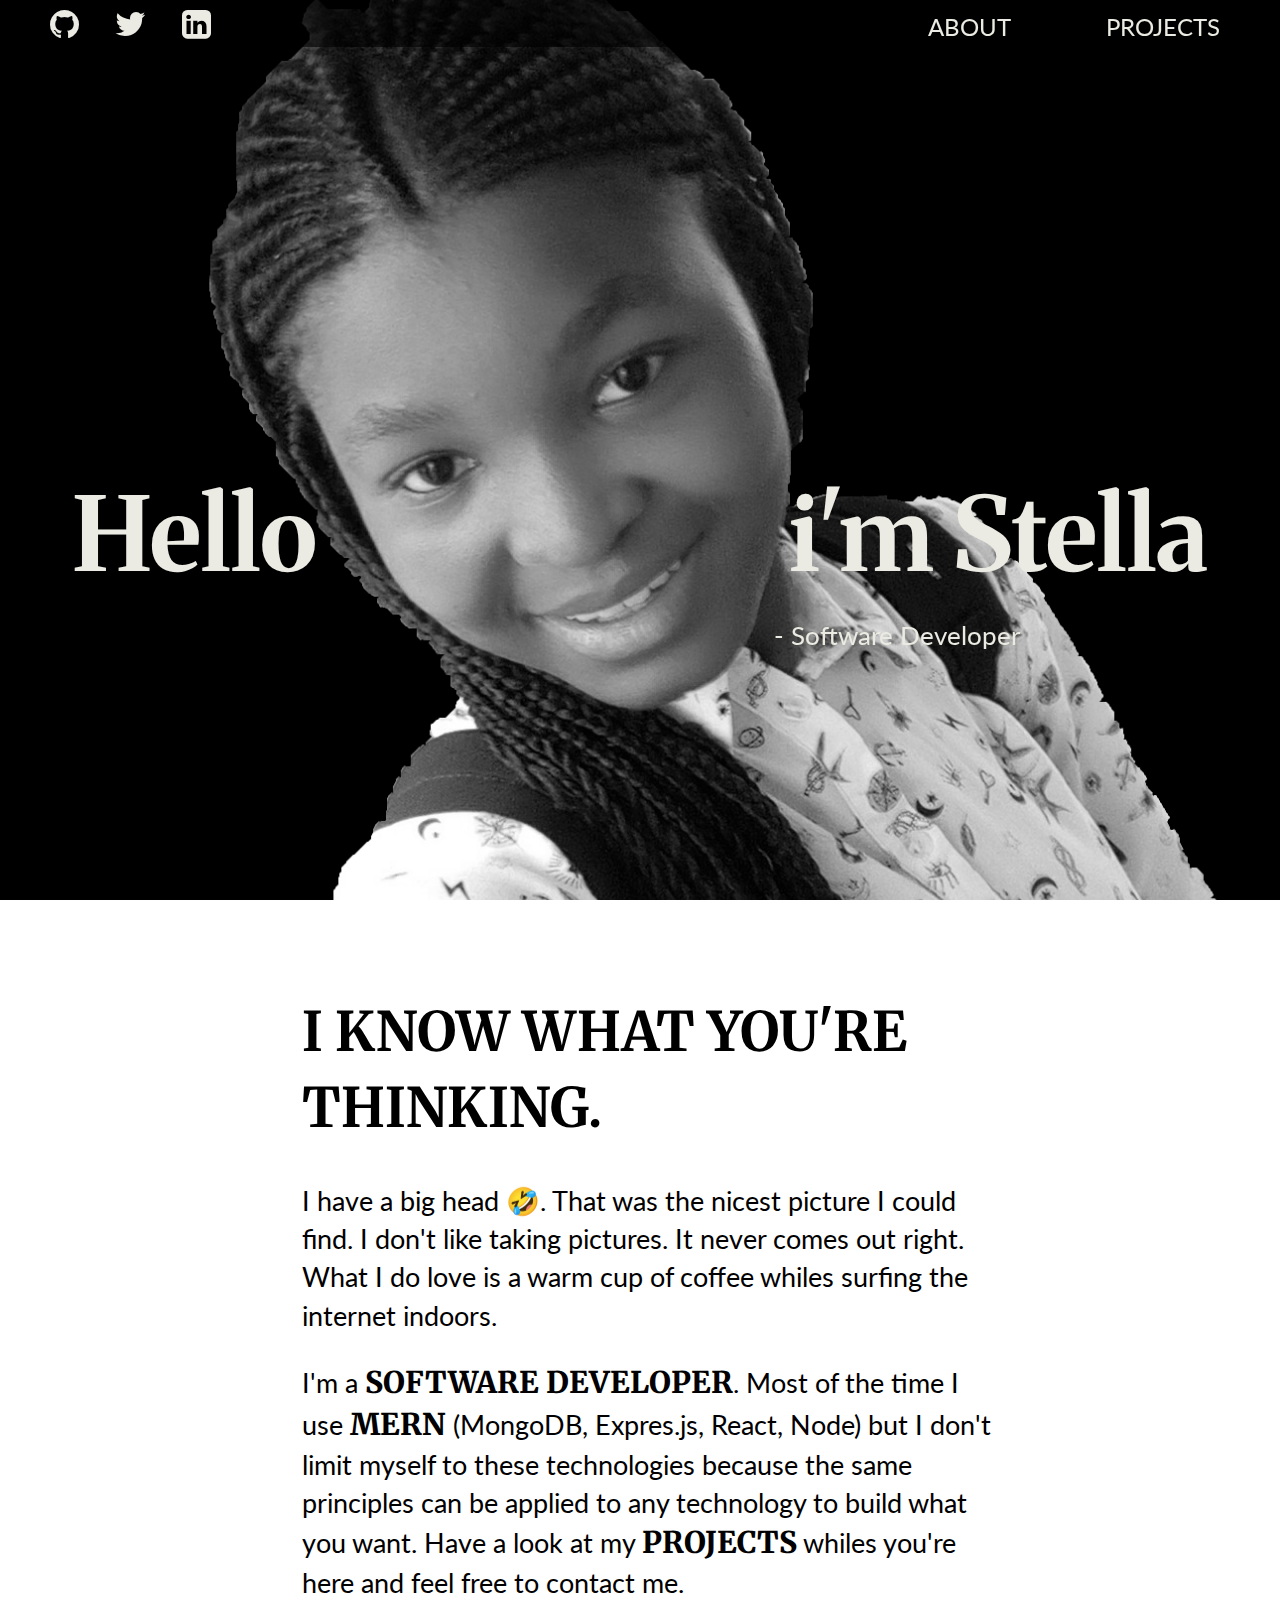
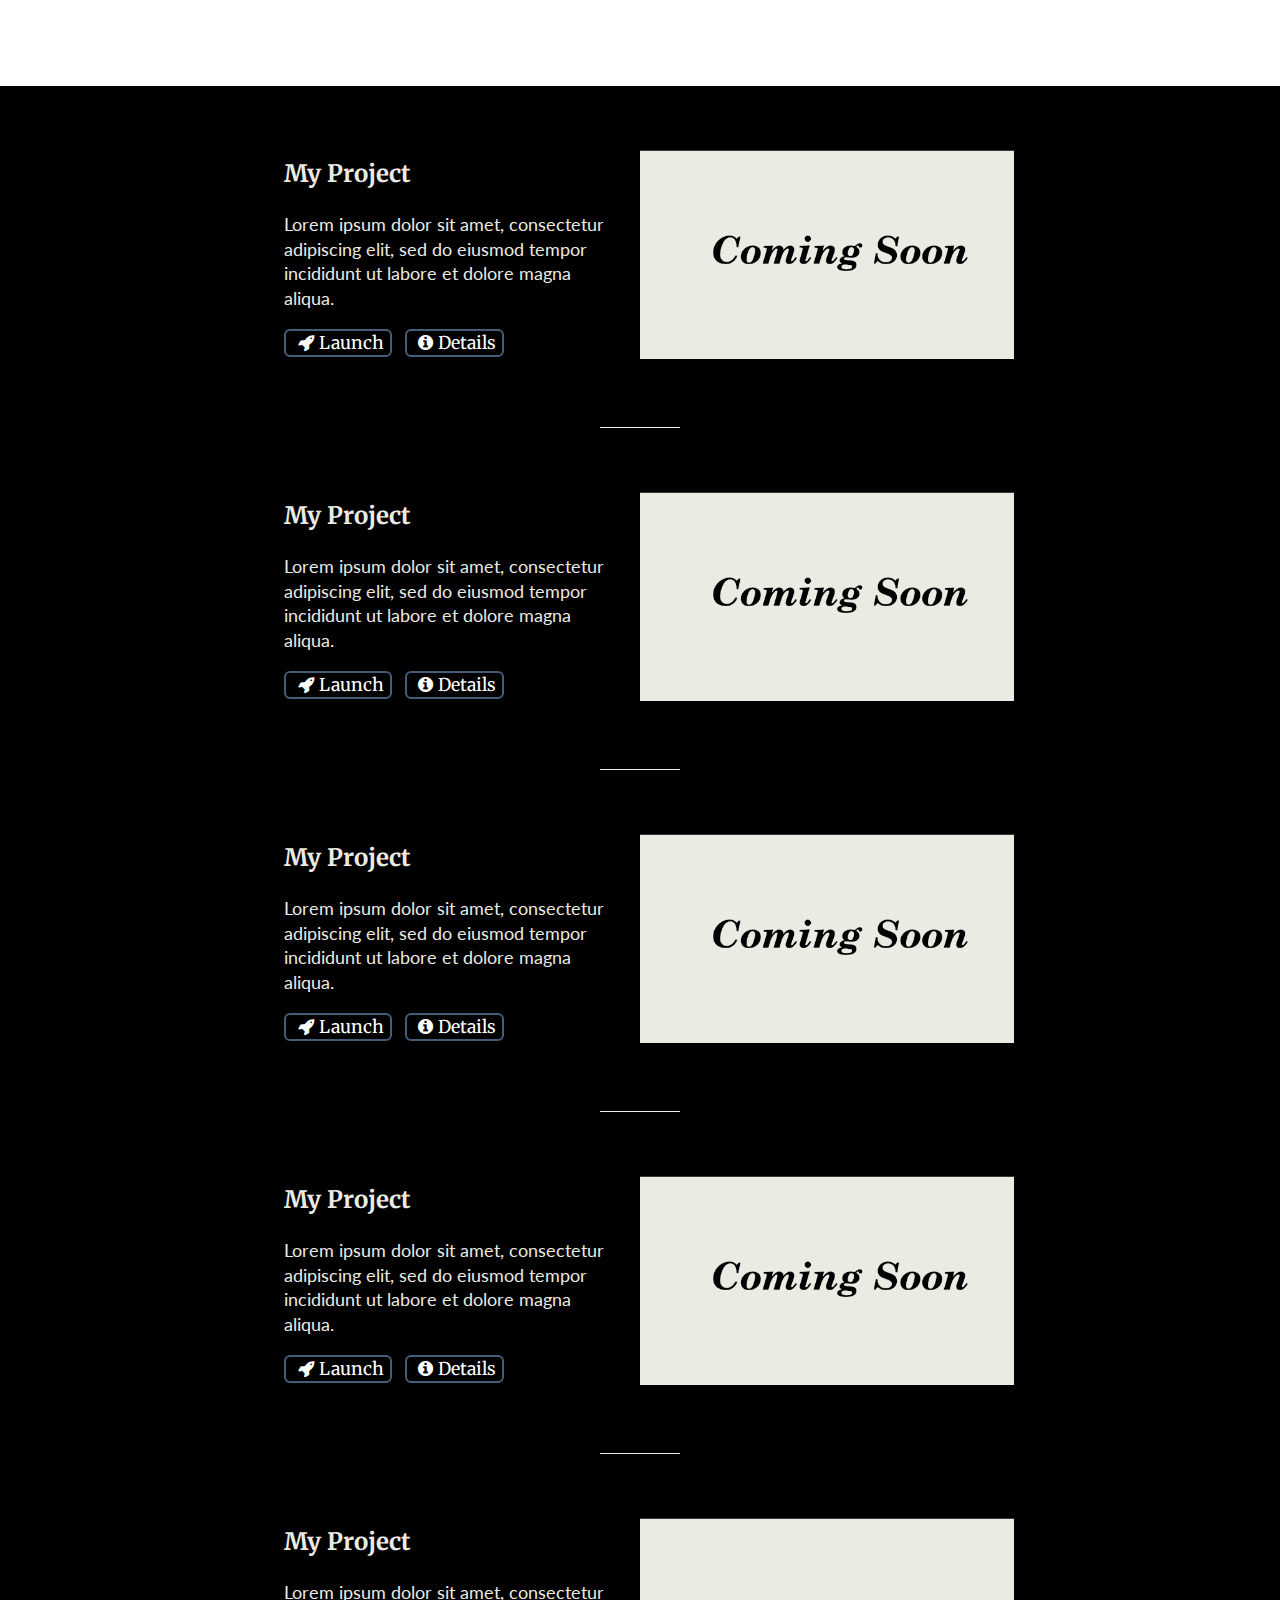
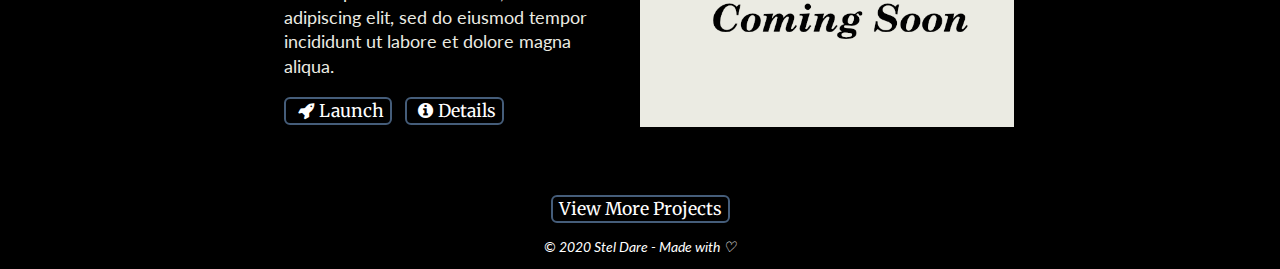
==== commit c17a940b: "make changes to text/font size, color, alignment. About image removed" ====
--- a/new.html
+++ b/new.html
@@ -41,7 +41,14 @@
         <img src="white-i.jpg" alt="a picture of me">
       </div> -->
       <div class="aboutText">
-        <p>Lorem ipsum dolor sit amet, consectetur adipiscing elit, sed do eiusmod tempor incididunt ut labore et dolore magna aliqua. Tortor at risus viverra adipiscing at in tellus integer. Pulvinar pellentesque habitant morbi tristique senectus et.</p>
+        <h1>I know what you're thinking.</h1>
+        <p> I have a big head 🤣. That was the nicest picture I could find.
+          I don't like taking pictures. It never comes out right. What I do love is a warm cup of coffee 
+          whiles surfing the internet indoors.
+          <p>I'm a <span>Software Developer</span>. Most of the time I use <span>MERN</span>  (MongoDB, Expres.js, React, Node) 
+            but I don't limit myself to these technologies because the same principles can be applied to any 
+            technology to build what you want. Have a look at my <span>projects</span>  whiles you're here and feel free to contact me.</p>
+        </p>
       </div>
 
       <!-- <div class="">
--- a/new.css
+++ b/new.css
@@ -57,7 +57,7 @@
 .intro{
   height: 100vh;
   overflow: hidden;
-  background:url("moi-feather-iii.jpg") no-repeat 30% 30% fixed;
+  background:url("moi-trans-i.png") no-repeat 30% 30% fixed;
   background-size: cover;
   -webkit-transform: translate3d(0,0,0); 
   -webkit-backface-visibility: hidden;
@@ -84,28 +84,42 @@
 }
 /****************Me Ends***************/
 .about{
-  height: 100vh;
-  overflow: hidden;
+  /* height: 100vh; */
+  background: #ffffff;
+  /* overflow: hidden;
   background:url("moi-about-ii.jpg") no-repeat 50% 40% fixed;
-  background-size: cover;
+  background-size: cover; */
   display: flex;
   justify-content: center;
   align-items: center;
-  -webkit-transform: translate3d(0,0,0); 
+  /* -webkit-transform: translate3d(0,0,0); 
   -webkit-backface-visibility: hidden;
-  -webkit-perspective: 1000;
+  -webkit-perspective: 1000; */
 }
 
 .aboutText{
   font-family: 'Lato', sans-serif;
   font-size: 150%;
-  background:linear-gradient(rgba(0,0,0,0.6),rgba(0,0,0,0.6));
-  color: #ffffff;
+  /* background:linear-gradient(rgba(0,0,0,0.6),rgba(0,0,0,0.6));
+  color: #ffffff; */
+  
   line-height: 1.4;
   width: 90%;
-  /* margin: 3em auto; */
+  margin: 1em auto;
   padding: 0.1em 0.4em;
   border-radius: 15px 50px;
+}
+
+.aboutText h1{
+  text-transform: uppercase;
+  font-family: 'Merriweather', serif;
+}
+
+.aboutText span{
+  font-weight: 800;
+  font-size: 110%;
+  text-transform: uppercase;
+  font-family: 'Merriweather', serif;
 }
 
 /*************About End********/
@@ -138,11 +152,21 @@
 
 .projImg{
   width: 90%;
+  overflow: hidden;
   margin: 1em auto;
 }
 .projImg img{
   width: 100%;
-}
+  -webkit-transition: .3s ease-in-out;
+	transition: .3s ease-in-out;
+}
+
+.projImg:hover img{
+  transform: scale(1.3);
+  -webkit-transform: scale(1.3);
+  -moz-transform: scale(1.3);
+}
+
 
 .deskBut .projButtons{
   display: none;
@@ -239,26 +263,34 @@
 
 .name{
   width: max-content;
-  font-size: 270%;
-  top: 40%;
+  font-size: 300%;
+  top: 50%;
   /* left: 60%; */
-  right: 4%;
+  right: 2%;
 }
 
 .hello{
-  font-size: 270%;
-  top: 40%;
-  left: 4%;
+  font-size: 300%;
+  top: 50%;
+  left: 2%;
 }
 
 /****************Me Ends***************/
 .about{
-  justify-content: flex-start;
-  align-items: flex-end;
+  /* height: 100vh; */
+  /* justify-content: flex-start;
+  align-items: flex-end; */
+  justify-content: center;
+  align-items: center;
 }
 .aboutText{
-  width: 55%;
-  margin:0em 0em 1em 1em;
+  width: 90%;
+  margin:2em 0em 2em 1em;
+  font-size: 170%;
+}
+
+.aboutText h1{
+  font-size: 200%;
 }
 /************About Ends************/
 .projects{
@@ -307,20 +339,20 @@
   /********Nav End *************/
 
   .name{
-    font-size: 290%;
+    font-size: 320%;
     /* bottom: 40%; */
-    right: 6%;
+    right: 4%;
     /* left: 70%; */
   }
 
   .hello{
-    font-size: 290%;
+    font-size: 320%;
     /* bottom: 42%; */
-    left: 6%;
+    left: 4%;
   }
 
   .aboutText{
-    width: 40%;
+    width: 55%;
     /* margin:7em 0em 0em 2em; */
   }
 /****************About Ends ******************/
@@ -333,6 +365,11 @@
   .projects{
     width: 50%;
   }
+
+  .aboutText{
+    width: 45%;
+    /* margin:7em 0em 0em 2em; */
+  }
 }
 
 @media only screen and (min-width: 2560px){
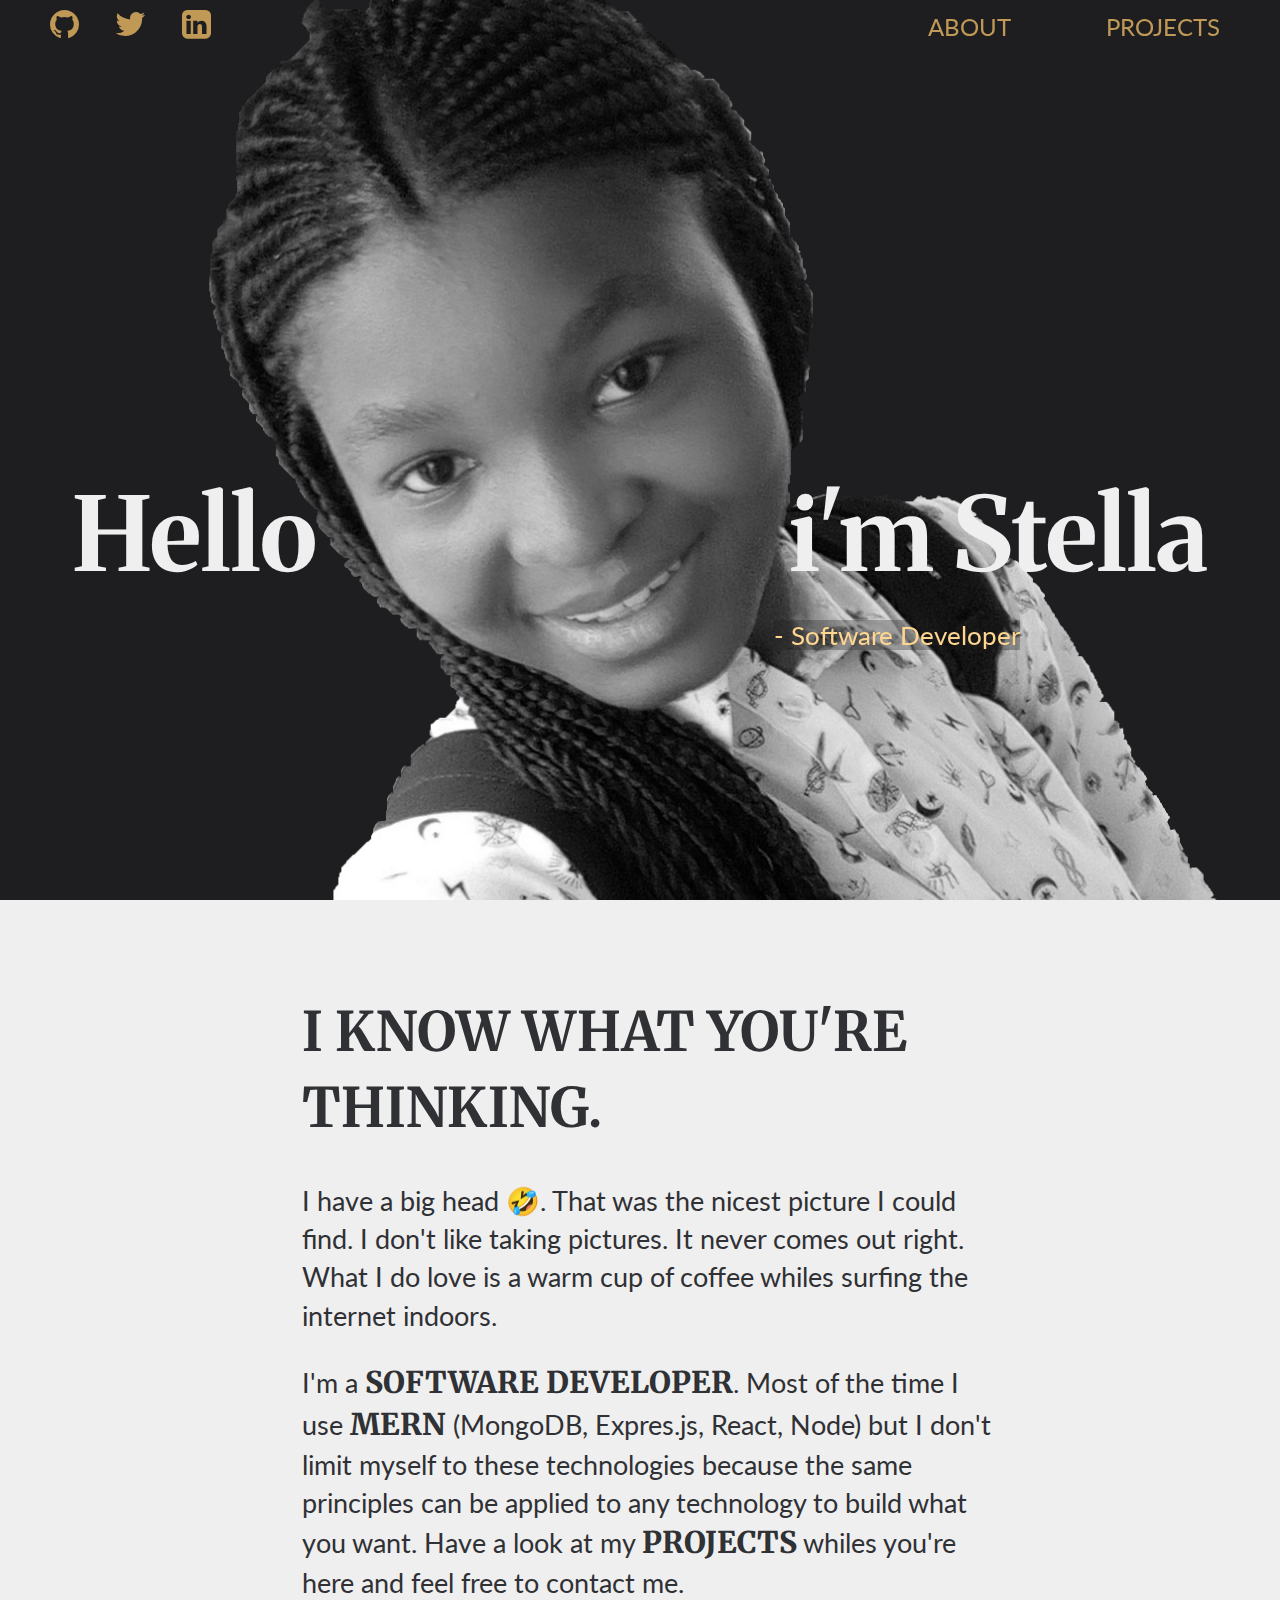
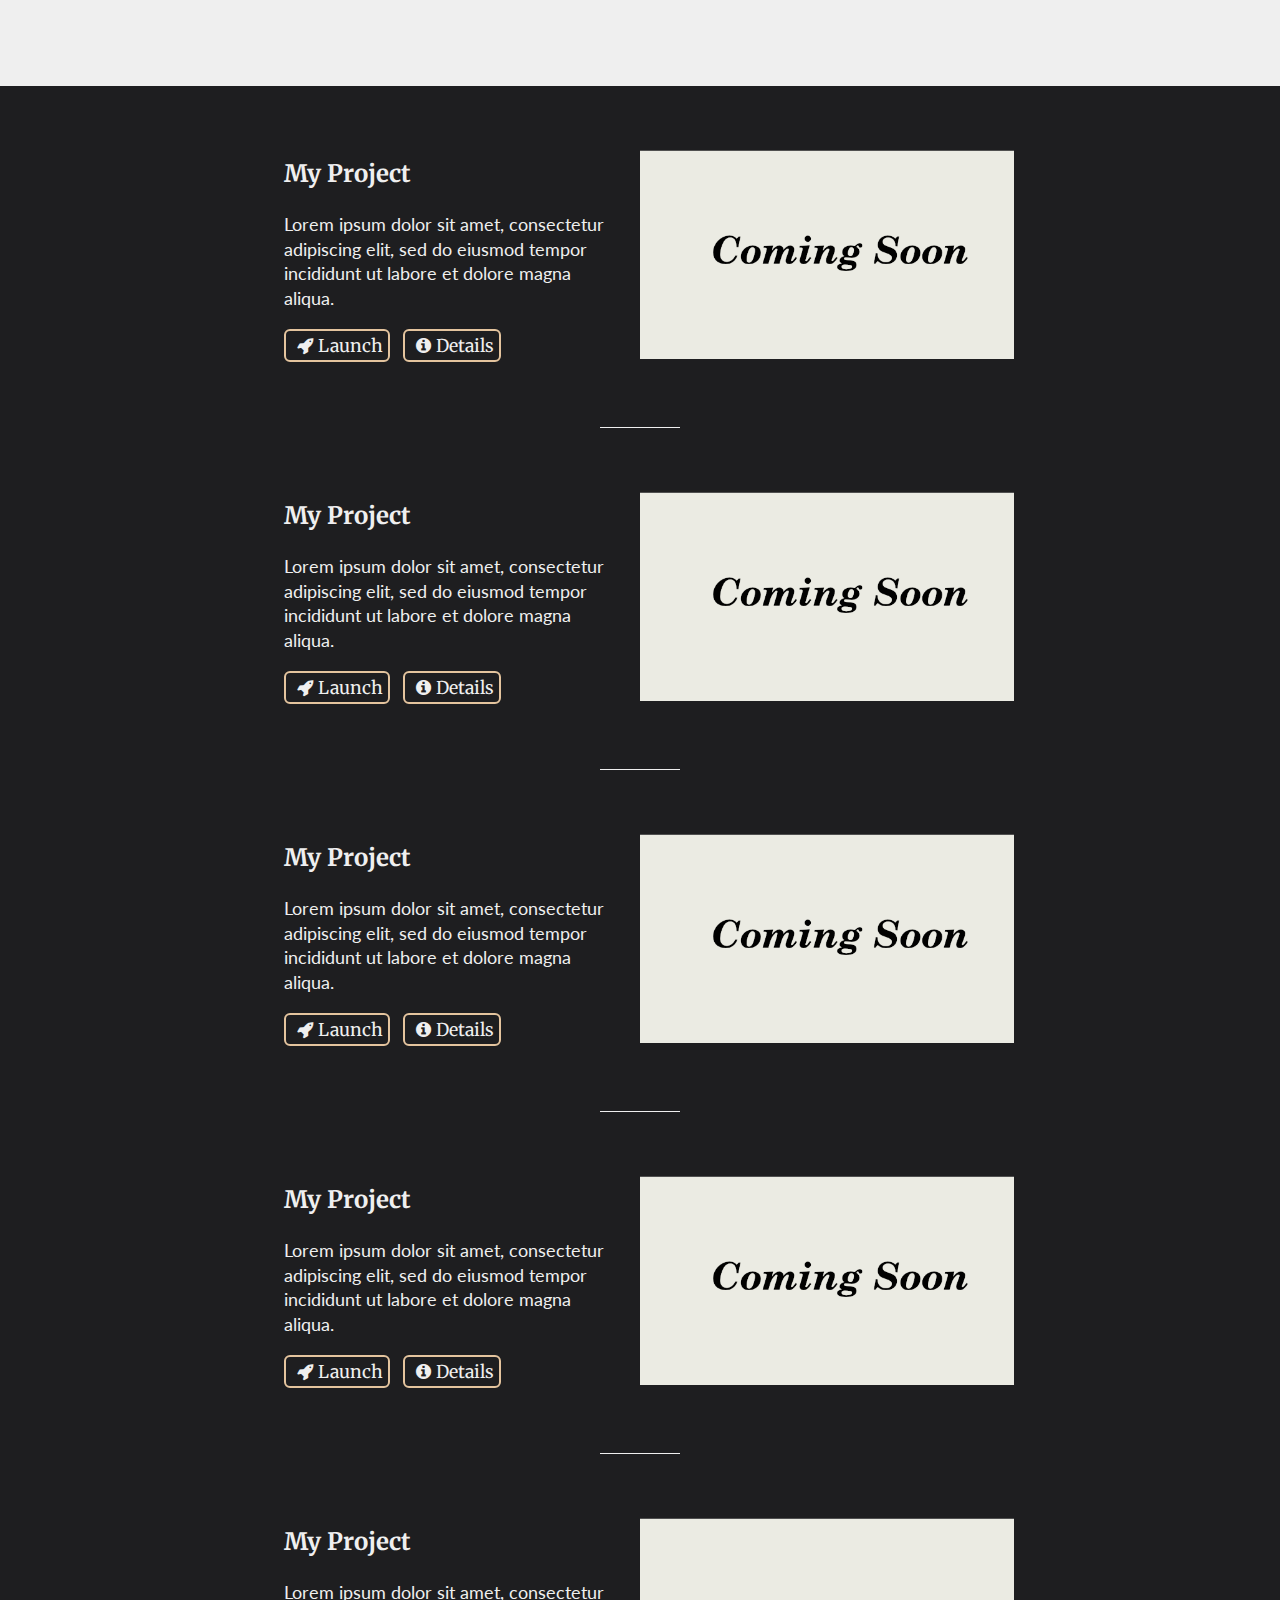
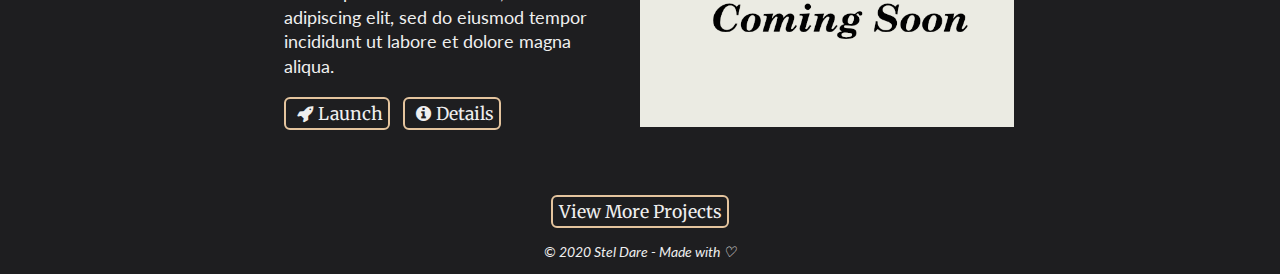
==== commit 182c445f: "Apply color scheme" ====
--- a/new.html
+++ b/new.html
@@ -9,7 +9,7 @@
     <title>Stella Dare</title>
   </head>
   <body>
-    <nav>
+    <nav id="nav">
       <div class="socialLinks">
       <a href="#" class='navAnime'><i class="fa fa-github navIcons"></i></a>
       <a href="#" class='navAnime'><i class="fa fa-twitter navIcons"></i></a>
@@ -172,6 +172,18 @@
     </section>
     <footer><p>&copy; 2020 Stel Dare - Made with &#9825; </p></footer>
     <script type="text/javascript">
+    window.onscroll = function() {myFunction()};
+    var nav = document.getElementById("nav");
+    var navPosition = document.getElementById("nav").offsetTop;
+    function myFunction() {
+  if (window.pageYOffset > navPosition) {
+    // nav.classList.add("navBackground");
+    nav.style.backgroundColor = "rgba(30, 30, 32, 0.8)";
+  } else {
+    // nav.classList.remove("navBackground");
+    nav.style.backgroundColor = "transparent";
+  }
+}
       function dropdown(){
          document.getElementById("dropLinks").classList.toggle("show");
          document.getElementById("hamburger").classList.toggle("fa-bars");
--- a/new.css
+++ b/new.css
@@ -3,7 +3,8 @@
   /* -webkit-transform: translate3d(0,0,0); */
 }
 body{
-background:#000000;
+  background: #1e1e20;
+  color: #2f3135;
   margin: 0;
 }
 nav{
@@ -18,19 +19,24 @@
   font-family: 'Lato', sans-serif;
   font-size: 170%;
   padding:0.1em 0.4em 0 0.4em;
-  background:linear-gradient(
+  /* background: transparent; */
+  transition:all 0.8s ease;
+  /* background:linear-gradient(
     rgba(0, 0, 0, 0.6),
     rgba(0, 0, 0, 0.6)
-  );
+  ); */
 }
 
 nav, nav a{
-  color:#ebebe3;
+  color: #c09957;
 }
 nav a{
   text-decoration: none;
 }
 
+.navBackground{
+  background: rgba(30, 30, 32, 0.8);
+}
 .socialLinks a{
   padding: 0 0.3em 0 0;
 }
@@ -40,13 +46,13 @@
 .dropLinks{
   display: flex;
   flex-direction: column;
-  align-items:flex-end;
+  align-items:flex-start;
   justify-content: center;
 }
 
 .dropLinks a{
     font-size: 70%;
-    padding: 0.3em 1em 1em 0;
+    padding: 1em 1em 1em 0;
 }
 
 .show{
@@ -65,7 +71,8 @@
 }
 
 .hello, .name{
-  color:#ebebe3;
+  /* color:#ebebe3; */
+  background: rgba(30, 30, 32, 0.3);
   position: absolute;
   bottom: 0.5em;
   font-family: 'Merriweather', serif;
@@ -74,18 +81,21 @@
 .hello{
   bottom: 3em;
 }
-.title{
-  font-family: 'Lato', sans-serif;
-  font-size: 50%;
-}
 
 .hello h1, .name h1, .name p{
   margin: 0.2em;
+  color: #efefef;
+}
+
+.name p{
+  font-family: 'Lato', sans-serif;
+  font-size: 50%;
+  color: #ffd68f;
 }
 /****************Me Ends***************/
 .about{
   /* height: 100vh; */
-  background: #ffffff;
+  background: #efefef;
   /* overflow: hidden;
   background:url("moi-about-ii.jpg") no-repeat 50% 40% fixed;
   background-size: cover; */
@@ -126,6 +136,7 @@
 
 .projects{
   margin: 2em 0em 2em 0em;
+  color: #efefef;
 }
 
 .proj{
@@ -134,7 +145,7 @@
 
 
 .projAbout{
-color:#ebebe3;
+/* color:#ebebe3; */
 width: 90%;
 margin: 0 auto;
 }
@@ -180,9 +191,10 @@
   font-family: 'Merriweather', serif;
   font-size:110%;
   margin: 0 0.5em 0 0;
-  color: #ffffff;
+  padding: 0.2em 0.3em;
+  color: #efefef;
   background: transparent;
-  border: 2px solid #455d7a;
+  border: 2px solid #e4c49e;
   border-radius: 6px;
   /* Button color options: 5c848e  7e97a6  474a56 455d7a*/
 }
@@ -197,9 +209,9 @@
 }
 
 hr{
-  background-color: #eee;
+  background-color: #efefef;
   border: 0 none;
-  color: #eee;
+  color: #efefef;
   height: 1px;
   width: 5em;
   margin: 0 auto;
@@ -207,7 +219,7 @@
 
 footer p {
   font-family: 'Lato', sans-serif;
-  color: #ffffff;
+  color: #efefef;
   font-style: italic;
   text-align: center;
   font-size: 90%;
@@ -215,30 +227,31 @@
 /*********Animations ****************/
 .hoverAnime,.navAnime{
   background-position: center;
-  transition:all 0.8s ease;
+  transition:all 0.6s ease;
 }
 
 .hoverAnime:hover{
   /* background: #455d7a; */
-  background: #455d7a radial-gradient(circle, transparent 1%, #455d7a 1%) center/15000%;
+  background: #e4c49e radial-gradient(circle, transparent 1%, #e4c49e 1%) center/15000%;
+  color: #1e1e20;
 }
 
 .navAnime:hover{
-  color:#420C3B;
+  color:#efefef;
   /* color: #420C3B radial-gradient(circle, transparent 1%, #420C3B 1%) center/15000%; */
 }
 
 .hoverAnime:active {
-  background-color: #6eb9f7;
+  background-color: #9C6B48   ;
   background-size: 100%;
   transition:  0s;
 }
-
+/* 
 .navAnime:active{
   color: #6eb9f7;
-  /* background-size: 100%;
-  transition:  0s; */
-}
+  background-size: 100%;
+  transition:  0s;
+} */
 
  @media only screen and (min-width: 768px) {
 #hamburger{
@@ -267,13 +280,19 @@
   top: 50%;
   /* left: 60%; */
   right: 2%;
-}
-
+  background: transparent;
+}
+.name p{
+  background: rgba(30, 30, 32, 0.3);
+  width: fit-content;
+}
 .hello{
   font-size: 300%;
   top: 50%;
   left: 2%;
-}
+  background: transparent;
+}
+
 
 /****************Me Ends***************/
 .about{
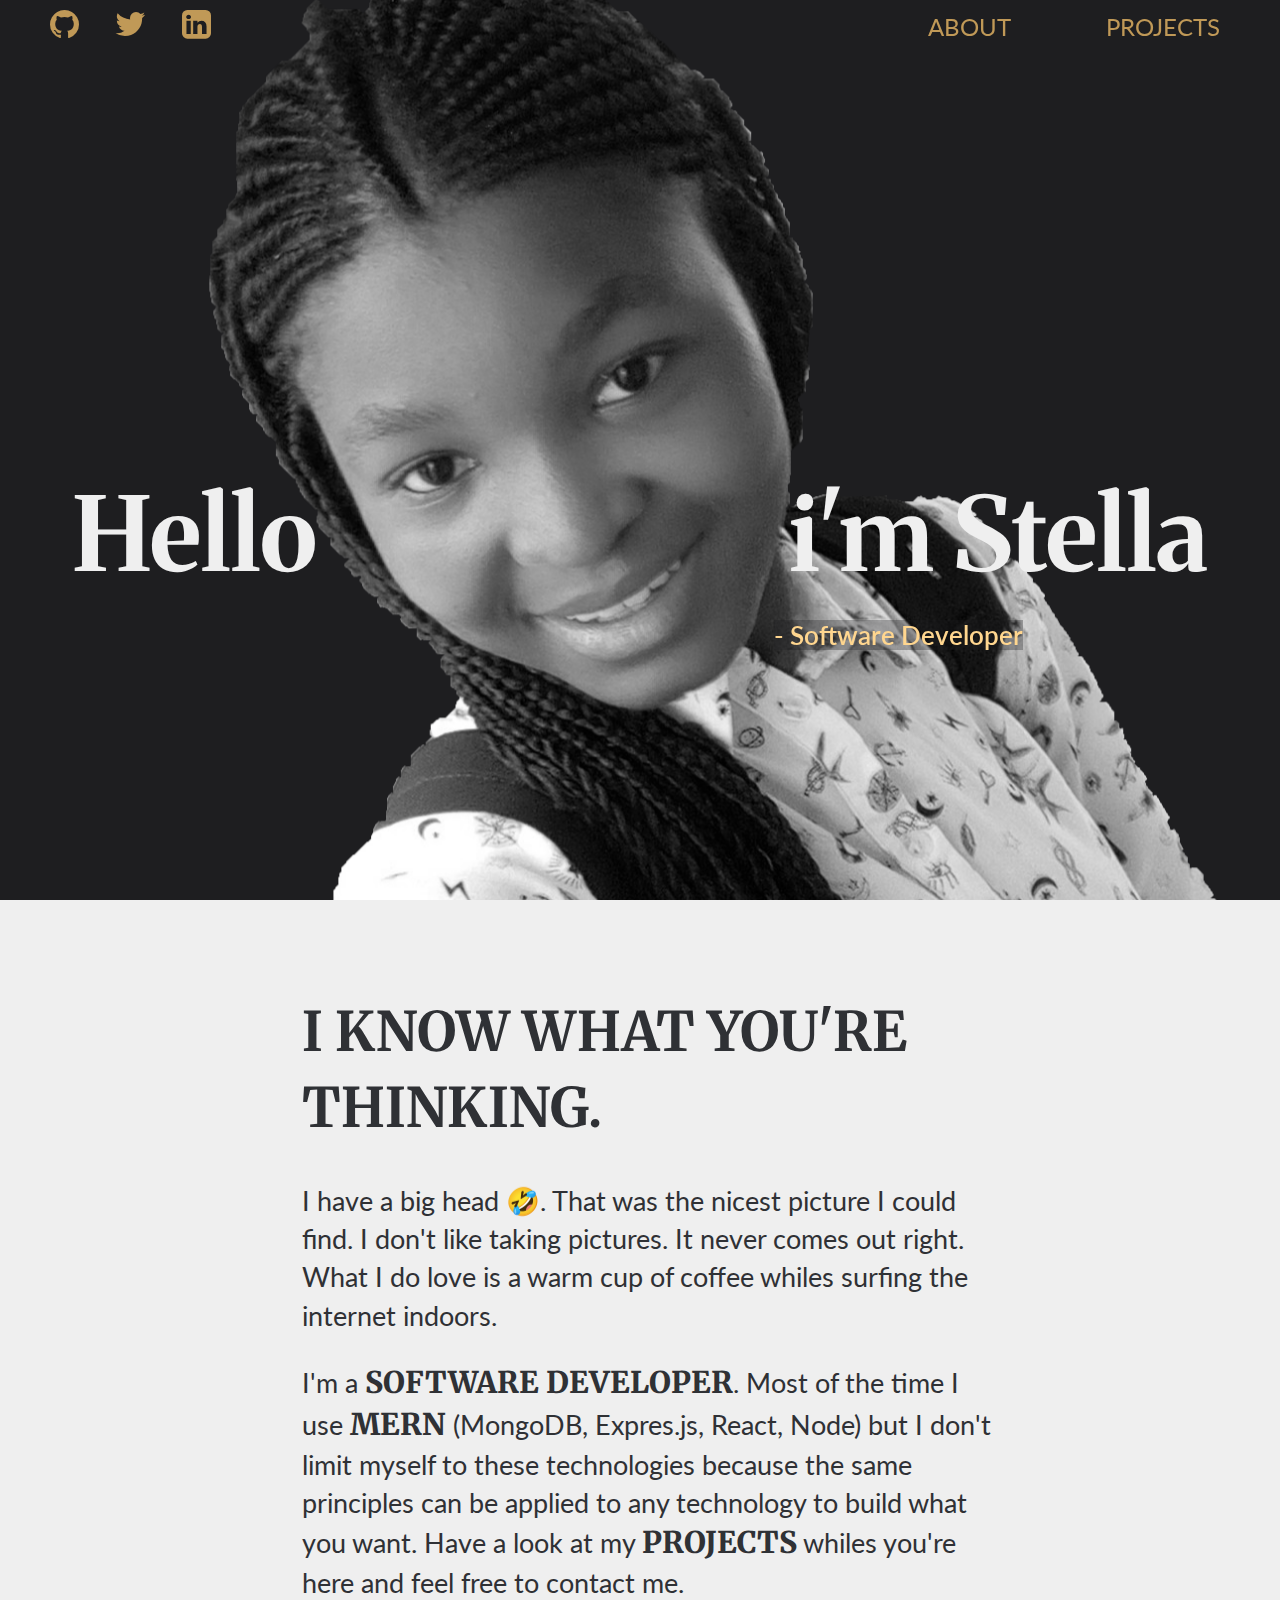
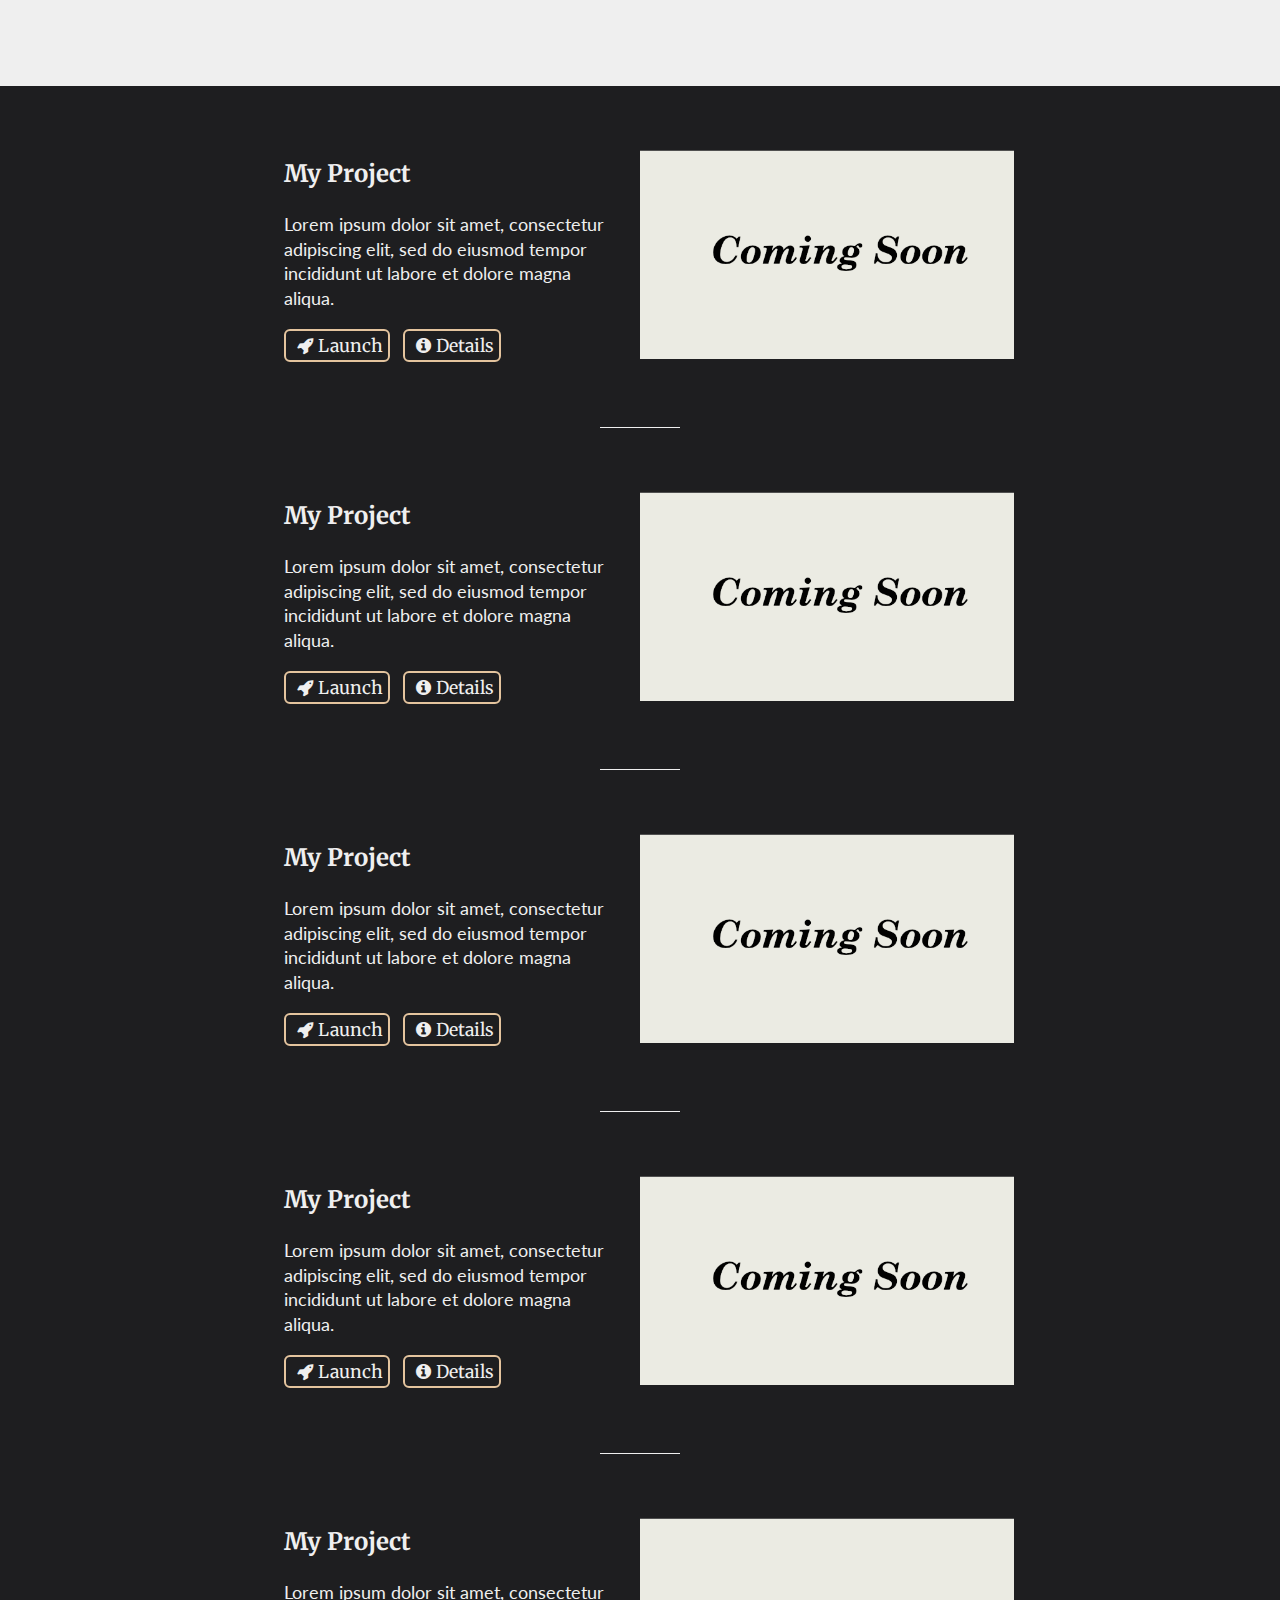
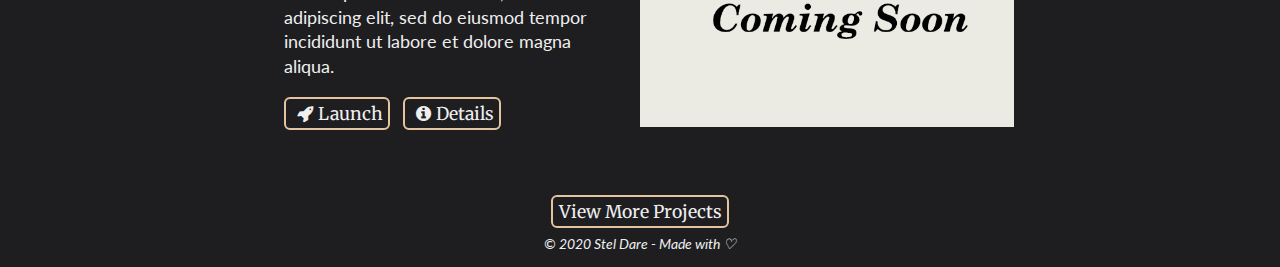
==== commit 23f15998: "Background image sent to before pseudo. Font weight of intro increased and adjusted" ====
--- a/new.html
+++ b/new.html
@@ -23,6 +23,7 @@
       </div>
     </div>
     </nav>
+    
     <section class="intro">
       <!-- <div class="portrait">
         <img src="black-ii.jpg" alt="a pic of me">
@@ -36,6 +37,7 @@
         <p class="title"> -  Software Developer</p>
       </div>
     </section>
+    <div class='projNFooter'>
     <section class="about" id='about'>
       <!-- <div class="aboutPic">
         <img src="white-i.jpg" alt="a picture of me">
@@ -55,6 +57,7 @@
 
       </div> -->
     </section>
+    
     <section class="projects" id='projects'>
       <div class="proj">
         <div class="deskBut">
@@ -171,6 +174,7 @@
       <button class="viewMore hoverAnime">View More Projects</button>
     </section>
     <footer><p>&copy; 2020 Stel Dare - Made with &#9825; </p></footer>
+    </div>
     <script type="text/javascript">
     window.onscroll = function() {myFunction()};
     var nav = document.getElementById("nav");
--- a/new.css
+++ b/new.css
@@ -61,25 +61,40 @@
 
 /********Nav End *************/
 .intro{
-  height: 100vh;
+  min-height: 100vh;
   overflow: hidden;
-  background:url("moi-trans-i.png") no-repeat 30% 30% fixed;
+  position: relative;
+  /* background:url("moi-trans-i.png") no-repeat 30% 30% fixed;
   background-size: cover;
   -webkit-transform: translate3d(0,0,0); 
   -webkit-backface-visibility: hidden;
-  -webkit-perspective: 1000;
+  -webkit-perspective: 1000; */
+}
+
+.intro::before {
+  background:url("moi-trans-i.png") no-repeat 30% 30%;
+  background-size: cover;
+  content: '';
+  height: 100vh;
+  left: 0;
+  position: fixed;
+  top: 0;
+  width: 100vw;
+  will-change: transform;
+  z-index: -1;
 }
 
 .hello, .name{
   /* color:#ebebe3; */
   background: rgba(30, 30, 32, 0.3);
   position: absolute;
-  bottom: 0.5em;
+  /* top:70%; */
+  bottom: 2em;
   font-family: 'Merriweather', serif;
   font-size: 250%;
 }
 .hello{
-  bottom: 3em;
+  bottom: 4.5em;
 }
 
 .hello h1, .name h1, .name p{
@@ -91,7 +106,13 @@
   font-family: 'Lato', sans-serif;
   font-size: 50%;
   color: #ffd68f;
-}
+  font-weight: 600;
+}
+
+.projNFooter{
+  background: #1e1e20;
+}
+
 /****************Me Ends***************/
 .about{
   /* height: 100vh; */
@@ -223,6 +244,8 @@
   font-style: italic;
   text-align: center;
   font-size: 90%;
+  margin: 0;
+  padding: 0.5em 0em 1em 0em;
 }
 /*********Animations ****************/
 .hoverAnime,.navAnime{
